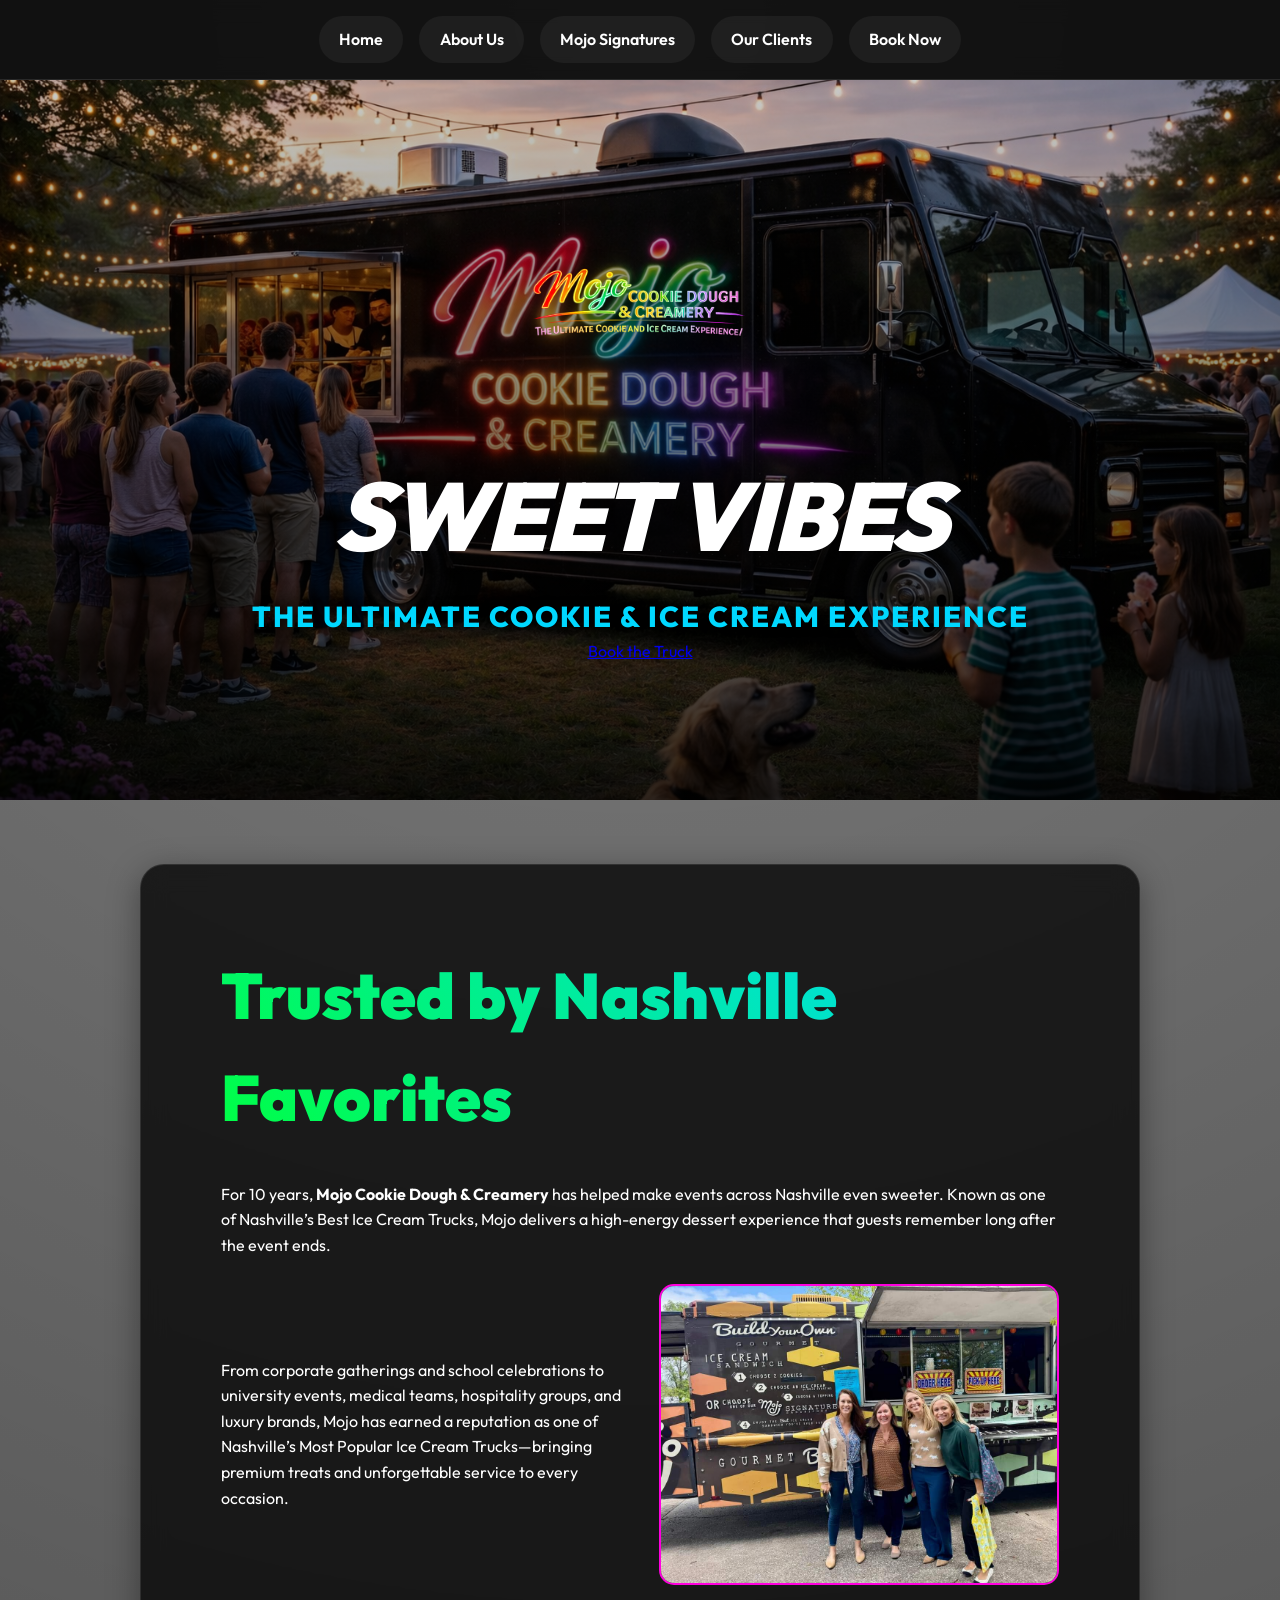
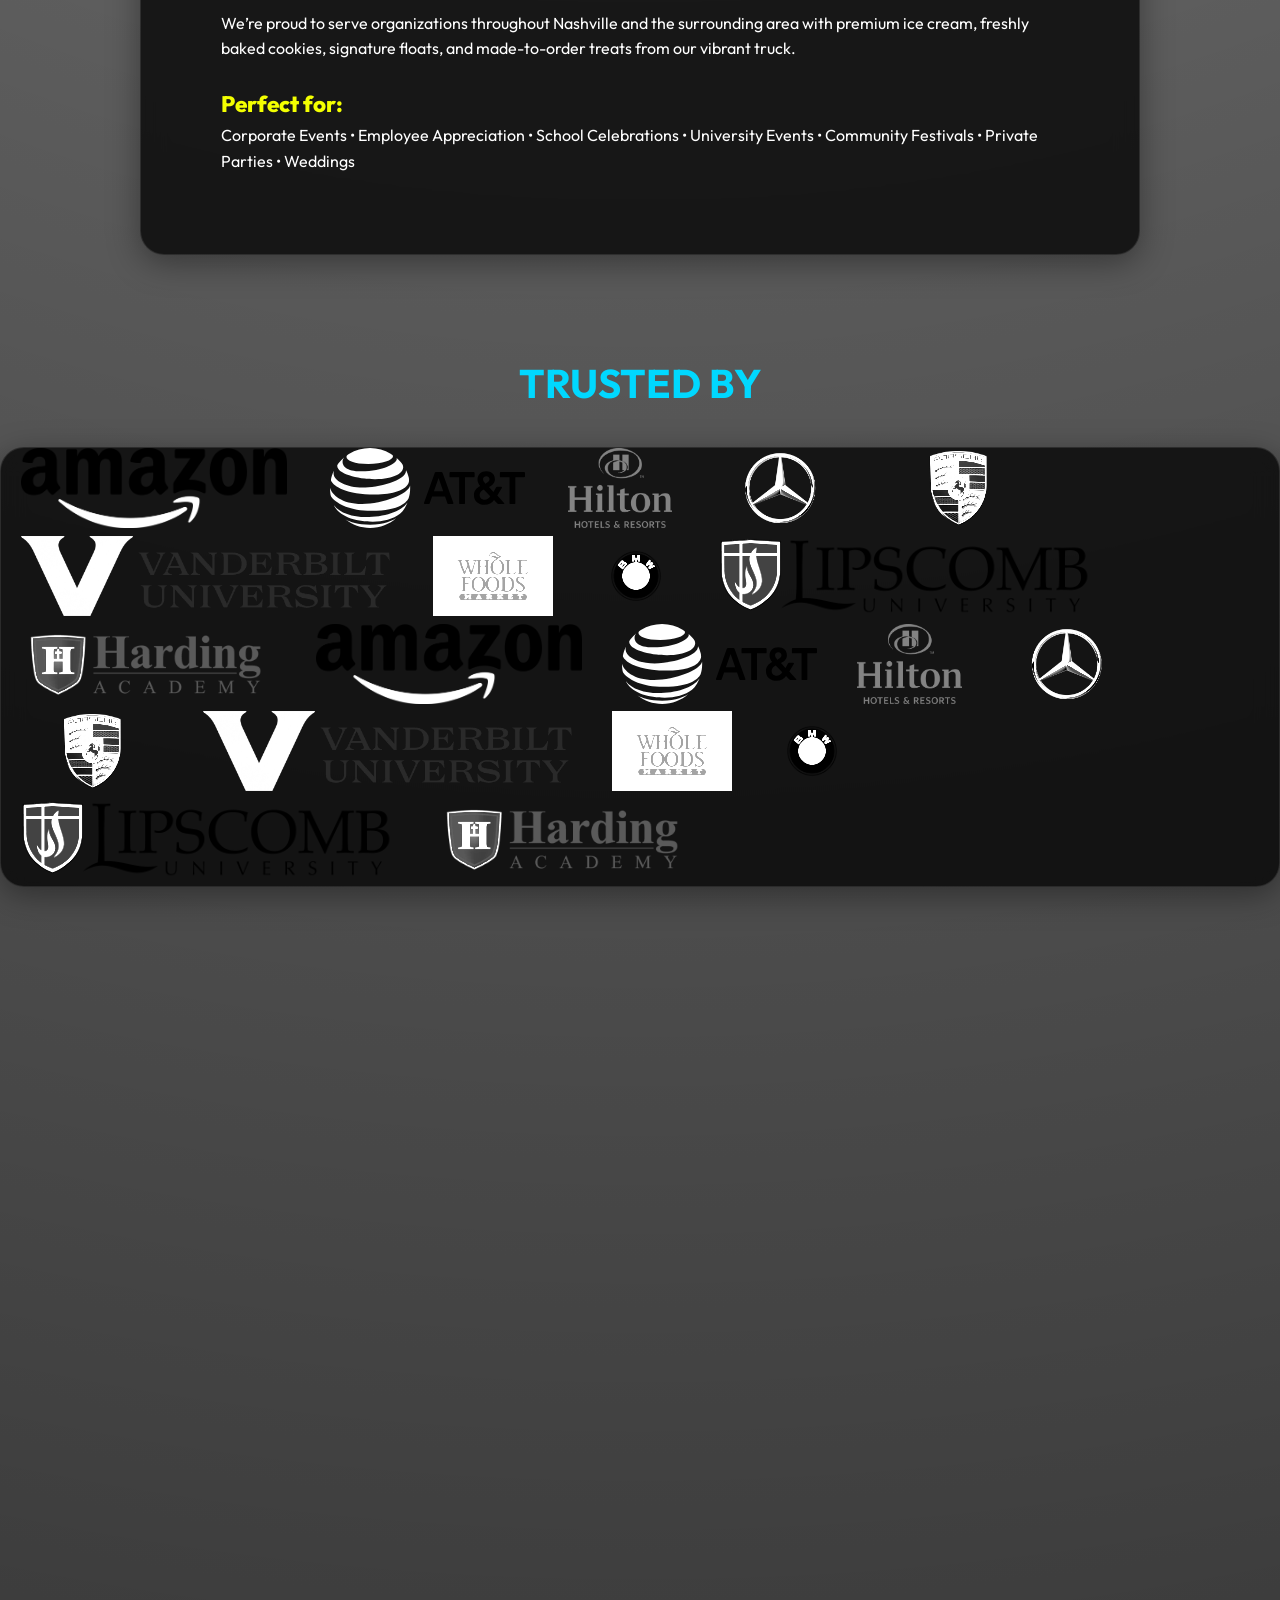
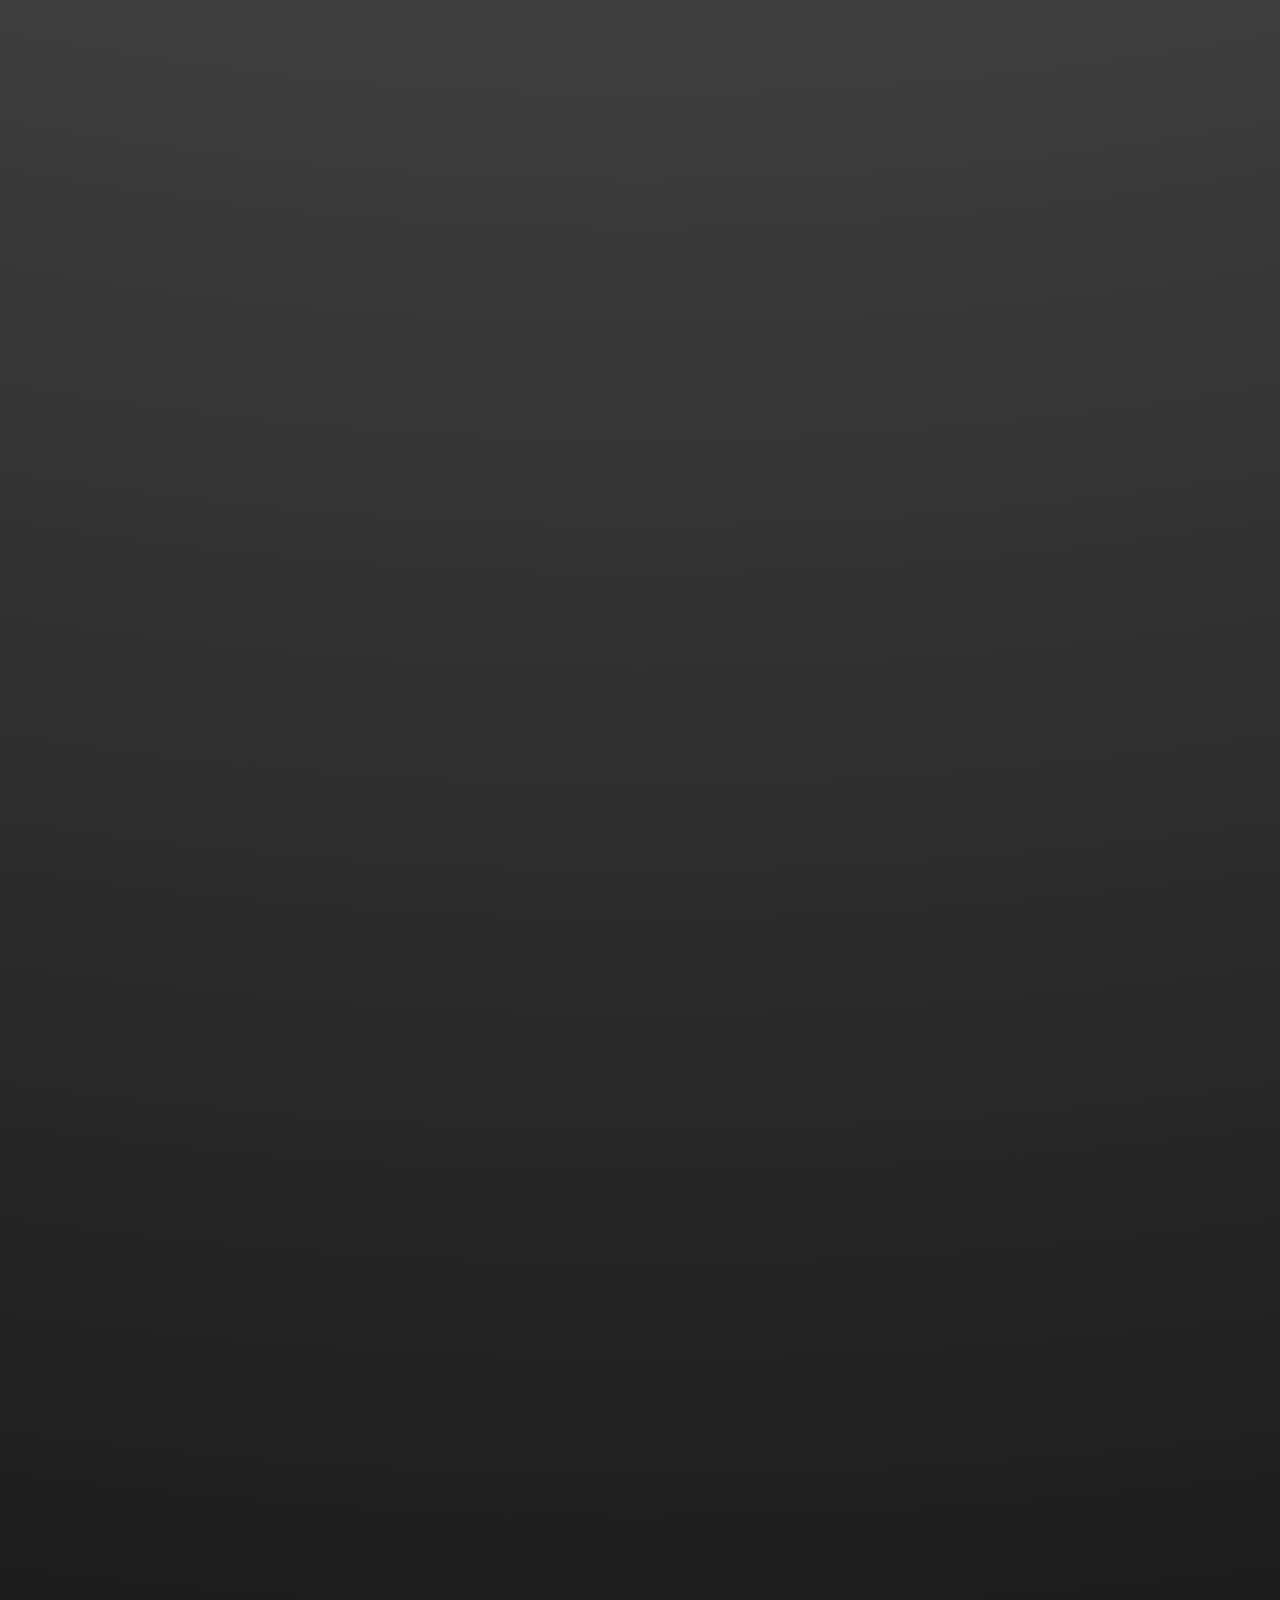
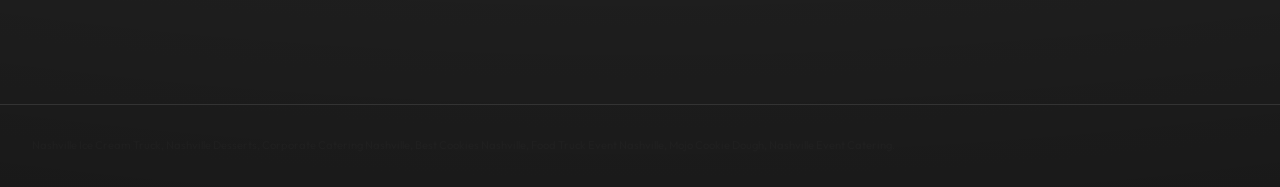
==== index.html @ 945e739c "Add Mojo landing page, styles, scripts, assets Introduce a new static landing site for Mojo Cookie D" ====
<!DOCTYPE html>
<html lang="en">
<head>
  <meta charset="UTF-8">
  <meta name="viewport" content="width=device-width, initial-scale=1.0">
  <title>Mojo Cookie Dough & Creamery | Nashville's Best Ice Cream Truck</title>
  <meta name="description" content="Mojo Cookie Dough & Creamery - Nashville's favorite ice cream truck for corporate events, school celebrations, and more.">
  <link rel="stylesheet" href="index.css">
</head>
<body>
  <div class="app-container">
    
    <!-- Header & Search Tabs -->
    <header class="header">
      <nav class="search-tabs">
        <a href="#home" class="tab-link">Home</a>
        <a href="#about" class="tab-link">About Us</a>
        <a href="#signatures" class="tab-link">Mojo Signatures</a>
        <a href="#clients" class="tab-link">Our Clients</a>
        <a href="#book" class="tab-link">Book Now</a>
      </nav>
    </header>

    <main>
      <!-- Premium Hero Section -->
      <section id="home" class="hero-section">
        <div class="hero-overlay"></div>
        <div class="hero-content">
          <img src="media/0AB3B583-FF64-4949-97EB-1E12CEBAEFA1.png" alt="Mojo Logo" style="max-width: 300px; margin-bottom: 1rem; filter: drop-shadow(0 0 10px rgba(0,0,0,0.5));">
          <h1 class="neon-sign-premium">Sweet Vibes</h1>
          <p style="font-size: 1.8rem; font-weight: 800; letter-spacing: 2px; text-transform: uppercase; color: var(--neon-blue); text-shadow: 0 0 10px rgba(0,0,0,0.5);">The Ultimate Cookie & Ice Cream Experience</p>
          <a href="#book" class="btn-primary" style="margin-top: 2rem;">Book the Truck</a>
        </div>
      </section>

      <div class="main-content">
        <!-- About Us Section -->
        <section id="about" class="about-section-premium glass-panel reveal">
          <h1>Trusted by Nashville Favorites</h1>
          <div class="about-text">
            <p>For 10 years, <strong>Mojo Cookie Dough & Creamery</strong> has helped make events across Nashville even sweeter. Known as one of Nashville’s Best Ice Cream Trucks, Mojo delivers a high-energy dessert experience that guests remember long after the event ends.</p>
            <br>
            <div style="display: flex; gap: 2rem; align-items: center; flex-wrap: wrap;">
              <div style="flex: 1; min-width: 300px;">
                <p>From corporate gatherings and school celebrations to university events, medical teams, hospitality groups, and luxury brands, Mojo has earned a reputation as one of Nashville’s Most Popular Ice Cream Trucks—bringing premium treats and unforgettable service to every occasion.</p>
              </div>
              <img src="media/unnamed.jpg" alt="Mojo Team" style="width: 100%; max-width: 400px; border-radius: 15px; border: 2px solid var(--neon-pink);">
            </div>
            <br>
            <p>We’re proud to serve organizations throughout Nashville and the surrounding area with premium ice cream, freshly baked cookies, signature floats, and made-to-order treats from our vibrant truck.</p>
            <br>
            <p style="color: var(--neon-yellow); font-weight: 800; font-size: 1.4rem;">Perfect for:</p>
            <p>Corporate Events • Employee Appreciation • School Celebrations • University Events • Community Festivals • Private Parties • Weddings</p>
          </div>
        </section>

        <!-- Client Logo Carousel -->
        <section id="clients" class="reveal" style="margin-top: 6rem;">
          <h2 style="text-align: center; color: var(--neon-blue); text-transform: uppercase; font-size: 2.5rem; margin-bottom: 2rem;">Trusted By</h2>
          <div class="carousel-container glass-panel">
            <div class="carousel-track" id="logo-carousel">
              <img src="logos/amazon.png" alt="Amazon">
              <img src="logos/AT&T_logo_2016.svg" alt="AT&T">
              <img src="logos/HiltonHotelsLogo.svg.png" alt="Hilton">
              <img src="logos/Mercedes-Benz-Logo.png" alt="Mercedes">
              <img src="logos/Porsche-Logo.png" alt="Porsche">
              <img src="logos/Vanderbilt_University_logo.png" alt="Vanderbilt">
              <img src="logos/whole-foods-logo10_5ec1a0b1-5056-b3a8-49b0397baf41fcfb.jpg" alt="Whole Foods">
              <img src="logos/bmw-transparent-bmw-free-free-png.png" alt="BMW">
              <img src="logos/Lipscomb_Logo.webp" alt="Lipscomb">
              <img src="logos/Harding.png" alt="Harding">
            </div>
          </div>
        </section>

        <!-- Mojo Signatures -->
        <section id="signatures" class="reveal" style="margin-top: 8rem;">
          <h2 style="text-align: center; font-size: 4rem; color: var(--neon-pink); text-transform: uppercase; margin-bottom: 4rem; font-weight: 900;">Mojo Signatures</h2>
          <div class="signatures-grid">
            
            <!-- Cookies and Cream -->
            <div class="signature-card-premium glass-panel">
              <div class="card-img-wrapper">
                <img src="media/1F7D69E6-49B1-4A4F-A894-73A36273DB69.png" alt="Cookies and Cream Sweet Dreams">
              </div>
              <div class="card-body">
                <h3>Cookies & Cream Sweet Dreams</h3>
                <p>Cookies and cream ice cream, cookies and cream cookies, crushed Oreos, chocolate chips, white chips, chocolate sauce, chocolate sprinkles.</p>
              </div>
            </div>

            <!-- Peanut Butter -->
            <div class="signature-card-premium glass-panel">
              <div class="card-img-wrapper">
                <img src="media/3A2065F2-C48F-4899-98E9-556EA6864C5E.png" alt="Peanut Butter Ore-Oh Baby!">
              </div>
              <div class="card-body">
                <h3>Peanut Butter Ore-Oh Baby!</h3>
                <p>Vanilla bean ice cream, double dark cookies, fresh peanut butter, crushed Oreos, chocolate sauce, chocolate sprinkles.</p>
              </div>
            </div>

            <!-- Salted Caramel -->
            <div class="signature-card-premium glass-panel">
              <div class="card-img-wrapper">
                <img src="media/B3461BCA-BC64-4552-B582-C1CCEC9BAC78.png" alt="The Salted Caramel">
              </div>
              <div class="card-body">
                <h3>The Salted Caramel</h3>
                <p>Salted caramel ice cream, salted caramel cookies, caramel sauce. A perfect balance of salty and sweet.</p>
              </div>
            </div>

            <!-- Chocolate Explosion -->
            <div class="signature-card-premium glass-panel">
              <div class="card-img-wrapper">
                <img src="media/DD6A7921-8993-408D-A330-83181DDFA9EB.png" alt="The Chocolate Explosion">
              </div>
              <div class="card-body">
                <h3>The Chocolate Explosion</h3>
                <p>Chocolate ice cream, double dark cookies, chocolate chips, chocolate sauce, chocolate sprinkles. For the ultimate chocoholic.</p>
              </div>
            </div>

            <!-- Cookie Dough Surprise -->
            <div class="signature-card-premium glass-panel">
              <div class="card-img-wrapper">
                <img src="media/E06815EF-C4E4-4108-AE79-3571FF8D4A58.png" alt="Mojo Cookie Dough Surprise">
              </div>
              <div class="card-body">
                <h3>Mojo Cookie Dough Surprise</h3>
                <p>Our famous cookie dough ice cream. With your choice of cookies and toppings! The true Mojo experience.</p>
              </div>
            </div>

            <!-- Old School -->
            <div class="signature-card-premium glass-panel">
              <div class="card-img-wrapper">
                <img src="media/FD3711D9-DC23-4993-B08B-1DE1362B7766.png" alt="Old School Mojo">
              </div>
              <div class="card-body">
                <h3>Old School Mojo</h3>
                <p>Chewy Chocolate Chip Cookies and Madagascar Vanilla Bean Ice Cream. A classic favorite with a premium twist.</p>
              </div>
            </div>

            <!-- Mint Chocolate -->
            <div class="signature-card-premium glass-panel">
              <div class="card-img-wrapper">
                <img src="media/05241B46-4E4F-49EA-B602-407DFAA5D41D.png" alt="Mojo Double Mint Chocolate">
              </div>
              <div class="card-body">
                <h3>Mojo Double Mint Chocolate</h3>
                <p>Double Chocolate Chunk Cookies and Mojo Mint Chocolate Chip Ice Cream. Refreshing and decadent.</p>
              </div>
            </div>

            <!-- Mad Mocha -->
            <div class="signature-card-premium glass-panel">
              <div class="card-img-wrapper">
                <img src="media/C1171E77-9068-4F5C-871F-B5B3E41C598D.png" alt="Mad Mocha Mojo">
              </div>
              <div class="card-body">
                <h3>Mad Mocha Mojo</h3>
                <p>Coffee mocha ice cream, double dark cookies, chocolate sauce, chocolate chips, chocolate sprinkles. A bold and rich delight.</p>
              </div>
            </div>

          </div>
        </section>

        <!-- Calendar Widget -->
        <section id="calendar" class="reveal" style="margin-top: 8rem; text-align: center; padding-bottom: 4rem;">
          <h2 style="color: var(--neon-yellow); text-transform: uppercase; margin-bottom: 2rem; font-size: 2.5rem;">Event Calendar</h2>
          <div class="calendar-widget glass-panel calendar-premium">
            <div class="calendar-header">MARCH 2026</div>
            <div style="display: grid; grid-template-columns: repeat(7, 1fr); gap: 10px;">
            <div style="font-weight: bold; color: var(--neon-blue);">S</div>
            <div style="font-weight: bold; color: var(--neon-blue);">M</div>
            <div style="font-weight: bold; color: var(--neon-blue);">T</div>
            <div style="font-weight: bold; color: var(--neon-blue);">W</div>
            <div style="font-weight: bold; color: var(--neon-blue);">T</div>
            <div style="font-weight: bold; color: var(--neon-blue);">F</div>
            <div style="font-weight: bold; color: var(--neon-blue);">S</div>
            <!-- Days -->
            <div style="padding: 5px;">1</div><div style="padding: 5px;">2</div><div style="padding: 5px;">3</div>
            <div style="padding: 5px;">4</div><div style="padding: 5px;">5</div><div style="padding: 5px;">6</div>
            <div style="padding: 5px;">7</div><div style="padding: 5px; background: var(--neon-pink); border-radius: 4px;">8</div>
            <div style="padding: 5px;">9</div><div style="padding: 5px;">10</div><div style="padding: 5px;">11</div>
            <div style="padding: 5px;">12</div><div style="padding: 5px;">13</div><div style="padding: 5px;">14</div>
            <div style="padding: 5px; background: var(--neon-blue); border-radius: 4px;">15</div>
            <div style="padding: 5px;">16</div><div style="padding: 5px;">17</div><div style="padding: 5px;">18</div>
            <div style="padding: 5px;">19</div><div style="padding: 5px;">20</div><div style="padding: 5px;">21</div>
            <div style="padding: 5px;">22</div><div style="padding: 5px;">23</div><div style="padding: 5px;">24</div>
            <div style="padding: 5px;">25</div><div style="padding: 5px;">26</div><div style="padding: 5px;">27</div>
          </div>
          <p style="margin-top: 1rem; font-size: 0.8rem;">* Locations updated weekly</p>
        </div>
      </section>

    </main>

    <!-- Non-Indexable Keywords Page Content (Hidden/NoIndex) -->
    <footer style="margin-top: 100px; padding: 2rem; border-top: 1px solid #333; font-size: 0.7rem; color: #444;">
      <div id="keywords" style="opacity: 0.1;">
        <meta name="robots" content="noindex">
        <p>Nashville Ice Cream Truck, Nashville Desserts, Corporate Catering Nashville, Best Cookies Nashville, Food Truck Event Nashville, Mojo Cookie Dough, Nashville Event Catering.</p>
      </div>
    </footer>

  </div>

  <script src="main.js"></script>
</body>
</html>
---- index.css ----
/* index.css */
@import url('https://fonts.googleapis.com/css2?family=Outfit:wght@300;400;600;800&display=swap');

:root {
  --neon-pink: #ff00de;
  --neon-blue: #00d8ff;
  --neon-green: #00ff42;
  --neon-yellow: #f3ff00;
  --glass-bg: rgba(0, 0, 0, 0.75);
  --glass-border: rgba(255, 255, 255, 0.1);
}

* {
  box-sizing: border-box;
  margin: 0;
  padding: 0;
}

body {
  font-family: 'Outfit', sans-serif;
  background-image: url('media/Screenshot 2026-03-20 at 10.17.23\ AM.png');
  background-attachment: fixed;
  background-repeat: repeat;
  background-size: 400px;
  color: #fff;
  line-height: 1.6;
}

.app-container {
  background: radial-gradient(circle at top, rgba(0,0,0,0.5) 0%, rgba(0,0,0,0.9) 100%);
}

/* Glassmorphism Utility */
.glass-panel {
  background: var(--glass-bg);
  backdrop-filter: blur(12px);
  -webkit-backdrop-filter: blur(12px);
  border: 1px solid var(--glass-border);
  border-radius: 24px;
  box-shadow: 0 8px 32px 0 rgba(0, 0, 0, 0.37);
}

/* Header & Nav */
.header {
  position: sticky;
  top: 0;
  z-index: 1000;
  background: rgba(0, 0, 0, 0.85);
  backdrop-filter: blur(10px);
  padding: 1rem 0;
  border-bottom: 1px solid var(--glass-border);
}

.search-tabs {
  display: flex;
  justify-content: center;
  gap: 1rem;
  overflow-x: auto;
  padding: 0 1rem;
}

.tab-link {
  color: #fff;
  text-decoration: none;
  font-weight: 600;
  padding: 0.6rem 1.2rem;
  border-radius: 50px;
  background: rgba(255,255,255,0.05);
  transition: all 0.3s cubic-bezier(0.175, 0.885, 0.32, 1.275);
  border: 1px solid transparent;
}

.tab-link:hover {
  background: var(--neon-pink);
  transform: translateY(-2px);
  box-shadow: 0 0 15px var(--neon-pink);
}

/* Hero Section */
.hero-section {
  position: relative;
  height: 80vh;
  min-height: 600px;
  display: flex;
  align-items: center;
  justify-content: center;
  background: url('media/9AAAC22C-EB04-4D86-B30E-33354BE9E653.png') center/cover no-repeat;
  margin-bottom: 4rem;
}

.hero-overlay {
  position: absolute;
  top: 0;
  left: 0;
  width: 100%;
  height: 100%;
  background: linear-gradient(to bottom, rgba(0,0,0,0.2) 0%, rgba(0,0,0,0.8) 100%);
}

.hero-content {
  position: relative;
  z-index: 2;
  text-align: center;
  padding: 2rem;
}

/* Enhanced Neon Sign */
.neon-sign-premium {
  font-size: 6rem;
  font-weight: 900;
  text-transform: uppercase;
  font-style: italic;
  letter-spacing: -2px;
  animation: neon-glow 2s infinite alternate;
  color: #fff;
}

@keyframes neon-glow {
  0% {
    text-shadow: 0 0 10px #fff, 0 0 20px #fff, 0 0 30px var(--neon-blue), 0 0 40px var(--neon-blue), 0 0 70px var(--neon-blue);
  }
  100% {
    text-shadow: 0 0 5px #fff, 0 0 10px #fff, 0 0 15px var(--neon-pink), 0 0 20px var(--neon-pink), 0 0 35px var(--neon-pink);
  }
}

/* Carousel */
.carousel-track img {
  height: 80px;
  width: auto;
  filter: grayscale(1) brightness(2) contrast(1.2);
  transition: all 0.5s ease;
  margin: 0 20px;
}

.carousel-track img:hover {
  filter: grayscale(0) brightness(1) contrast(1);
  transform: scale(1.1);
}

/* Product Cards */
.signatures-grid {
  display: grid;
  grid-template-columns: repeat(auto-fit, minmax(320px, 1fr));
  gap: 2.5rem;
  padding: 2rem 0;
}

.signature-card-premium {
  overflow: hidden;
  transition: all 0.4s ease;
}

.card-img-wrapper {
  height: 250px;
  overflow: hidden;
  position: relative;
}

.card-img-wrapper img {
  width: 100%;
  height: 100%;
  object-fit: cover;
  transition: transform 0.6s ease;
}

.signature-card-premium:hover {
  transform: translateY(-15px);
  border-color: var(--neon-blue);
  box-shadow: 0 15px 40px rgba(0, 216, 255, 0.3);
}

.signature-card-premium:hover img {
  transform: scale(1.1);
}

.card-body {
  padding: 1.5rem;
}

.card-body h3 {
  color: var(--neon-yellow);
  font-size: 1.6rem;
  margin-bottom: 0.5rem;
}

/* Scroll Animations */
.reveal {
  opacity: 0;
  transform: translateY(30px);
  transition: all 0.8s ease-out;
}

.reveal.active {
  opacity: 1;
  transform: translateY(0);
}

/* About Section Enhancements */
.about-section-premium {
  padding: 5rem;
  max-width: 1000px;
  margin: 0 auto;
}

.about-section-premium h1 {
  background: linear-gradient(45deg, var(--neon-green), var(--neon-blue));
  background-clip: text;
  -webkit-background-clip: text;
  -webkit-text-fill-color: transparent;
  font-size: 4rem;
  font-weight: 900;
  margin-bottom: 2rem;
}

/* Calendar Widget */
.calendar-premium {
  border: 1px solid var(--neon-yellow);
  box-shadow: 0 0 20px rgba(243, 255, 0, 0.2);
}

@media (max-width: 768px) {
  .neon-sign-premium { font-size: 3.5rem; }
  .about-section-premium { padding: 2rem; }
  .hero-section { height: 60vh; }
}
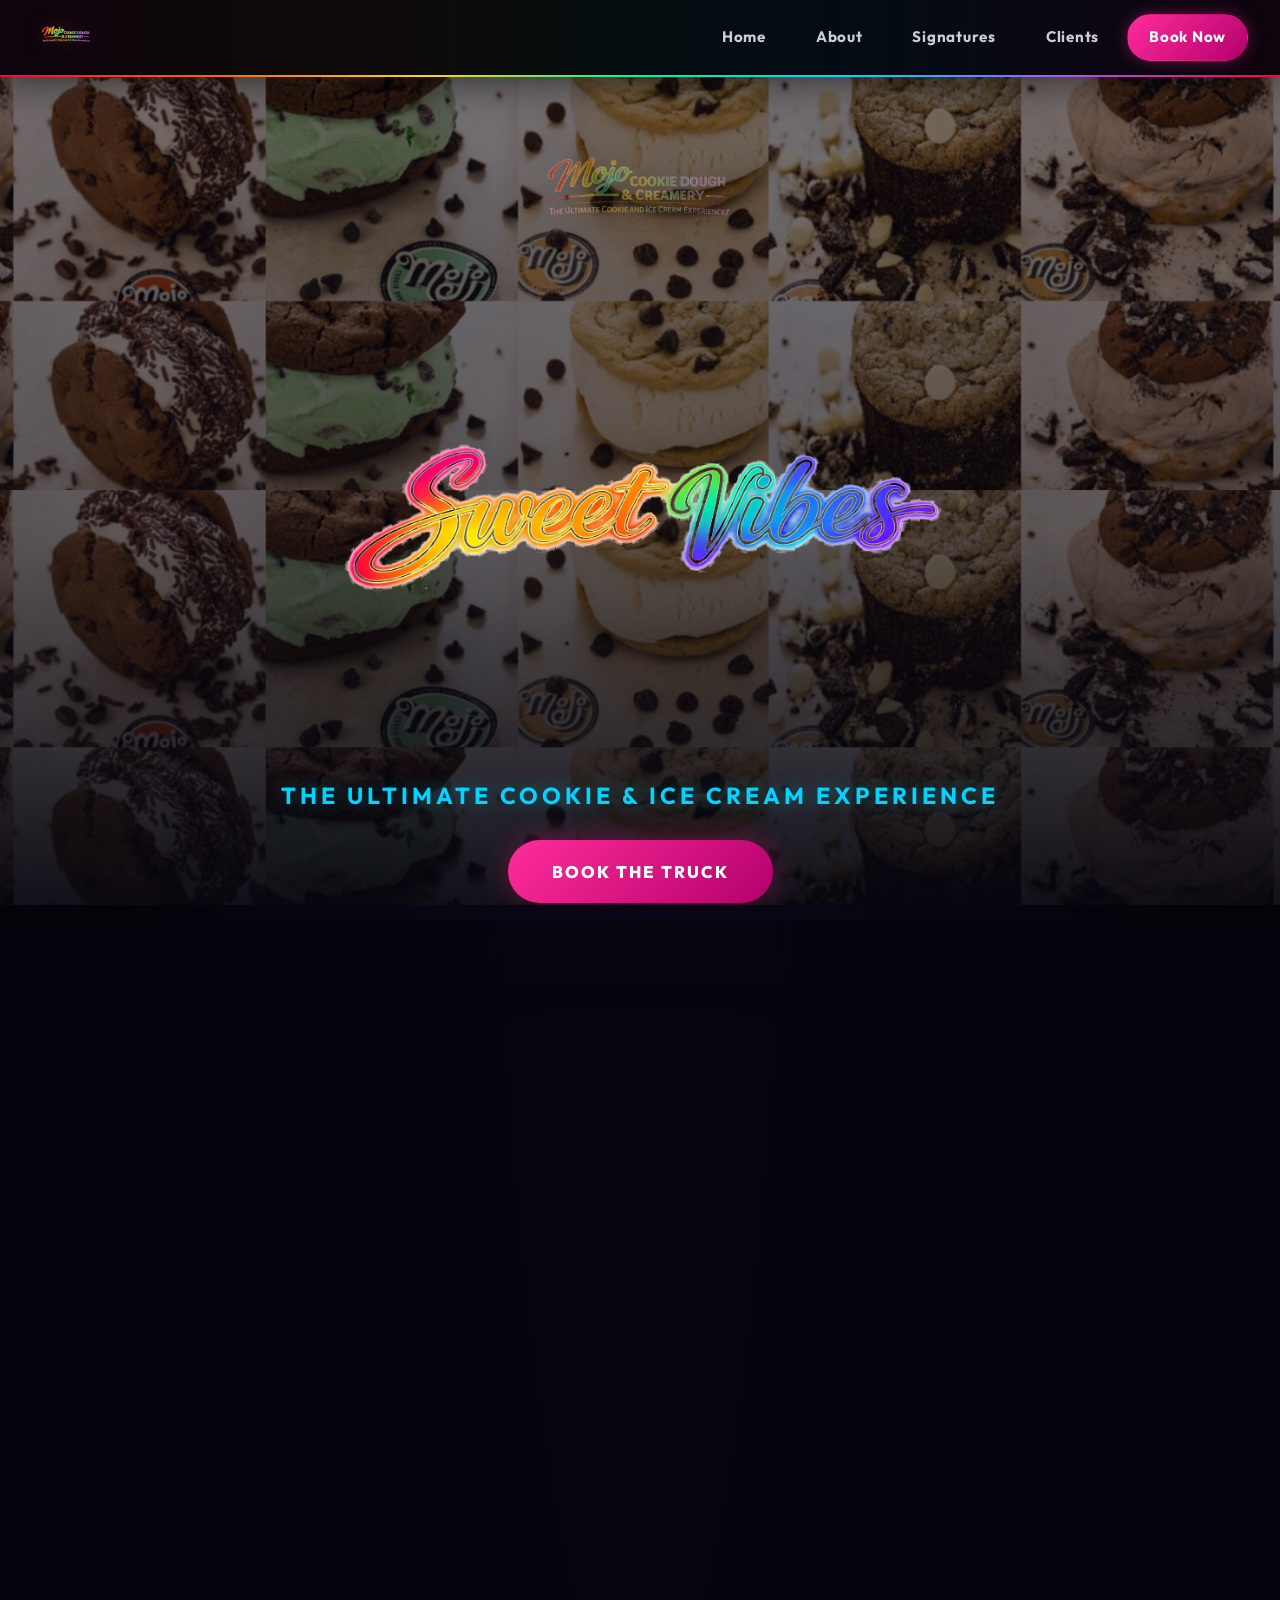
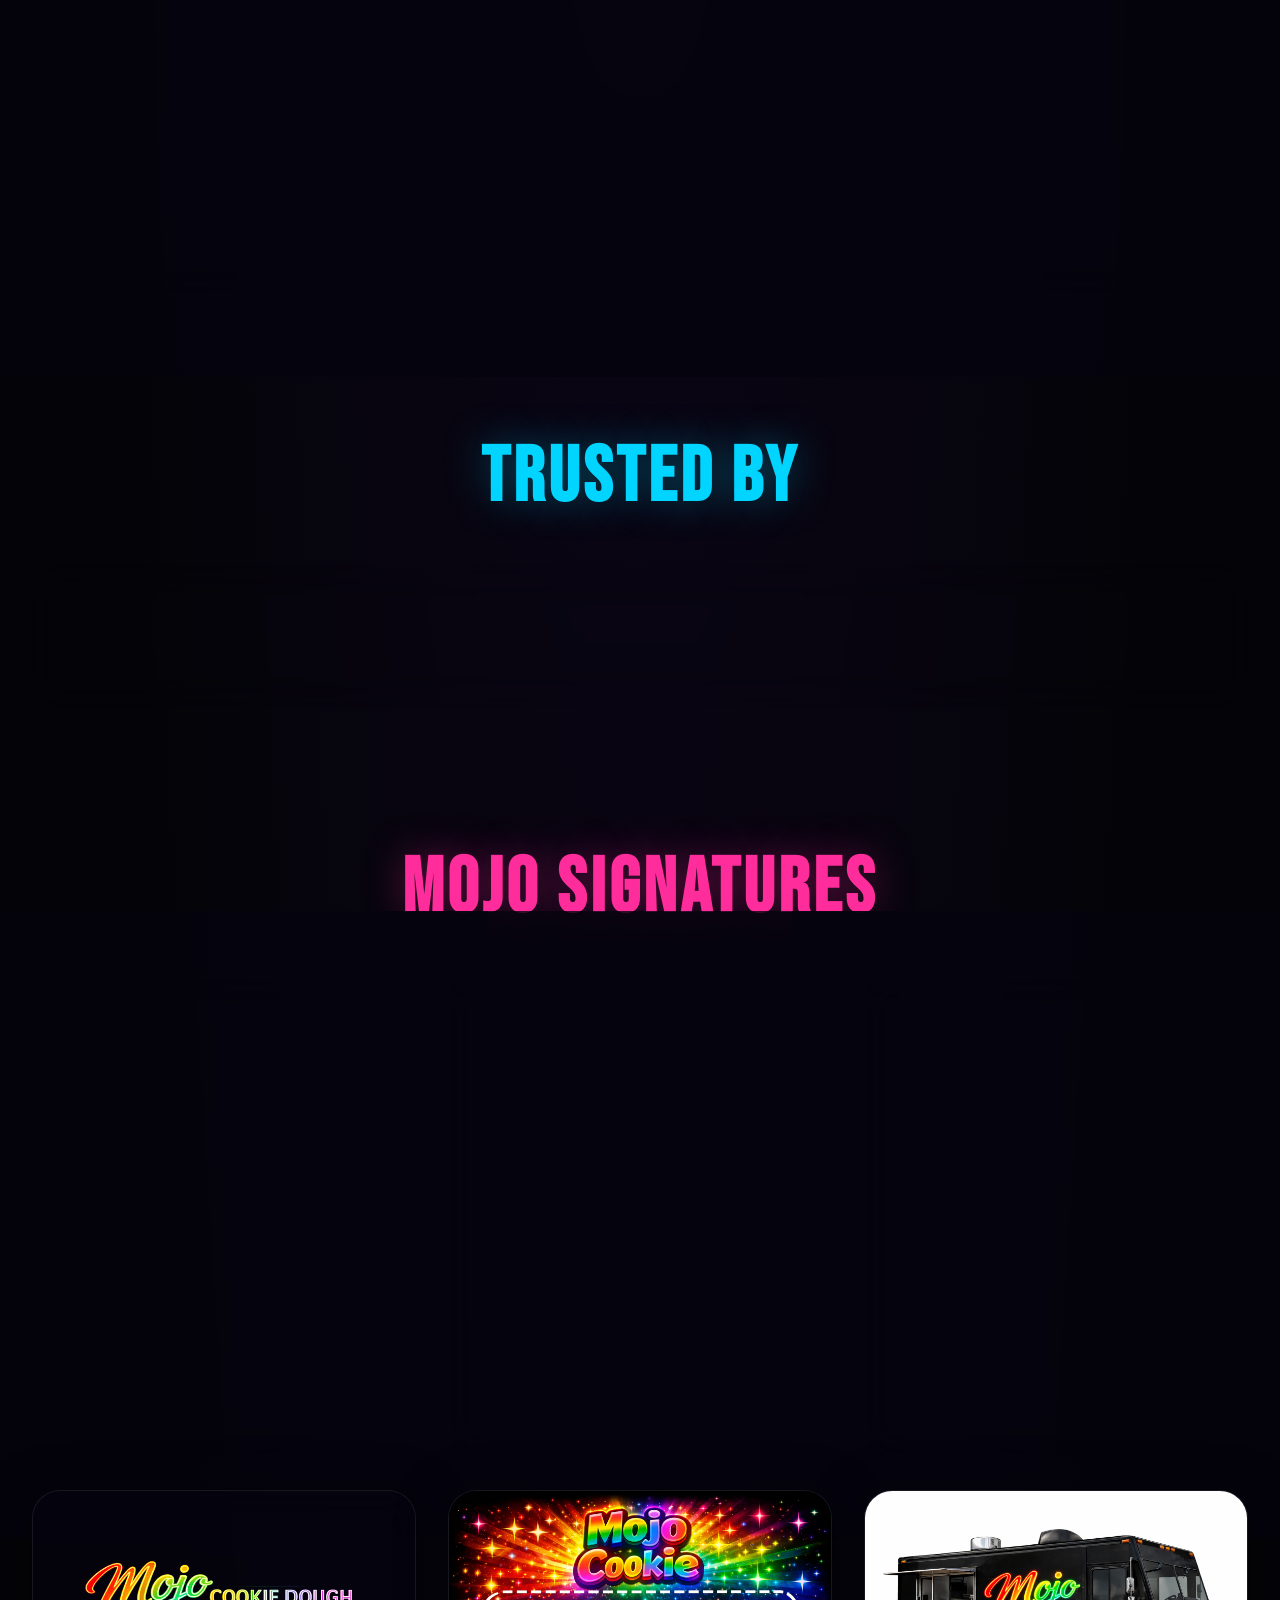
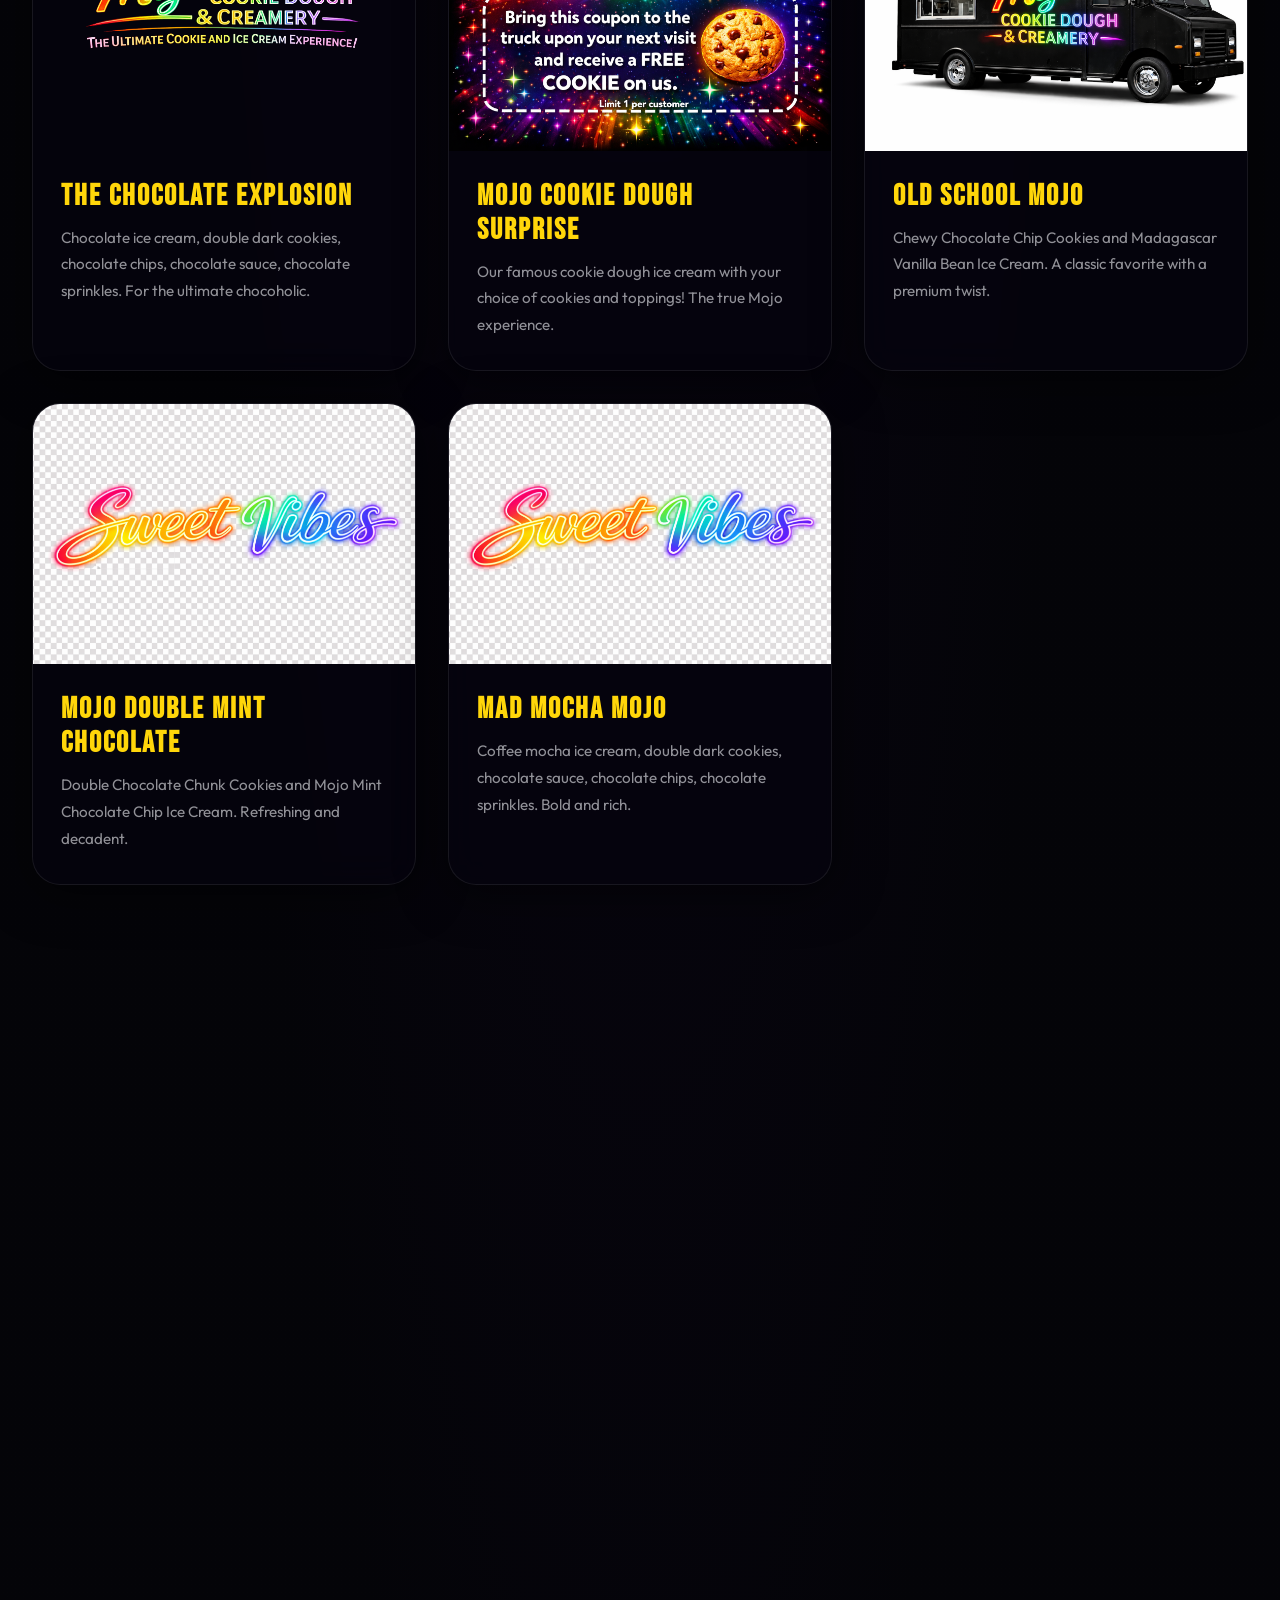
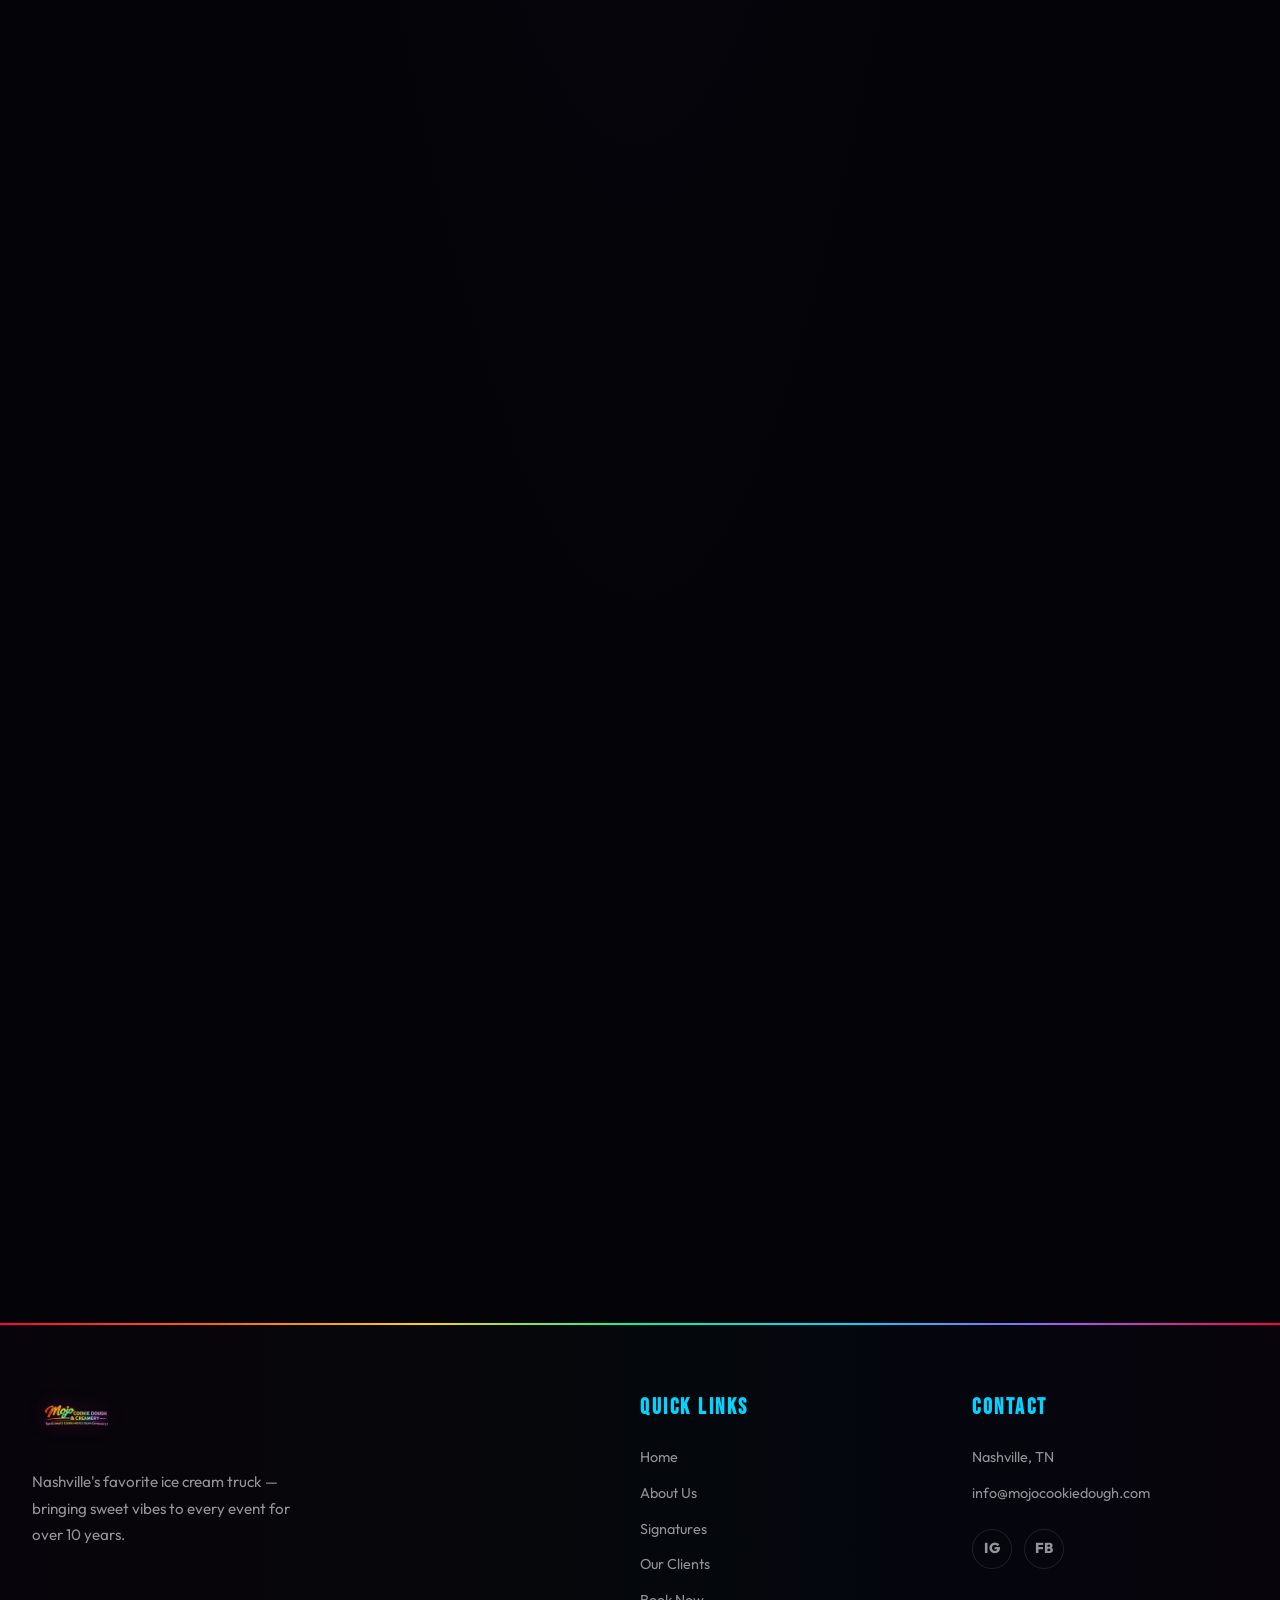
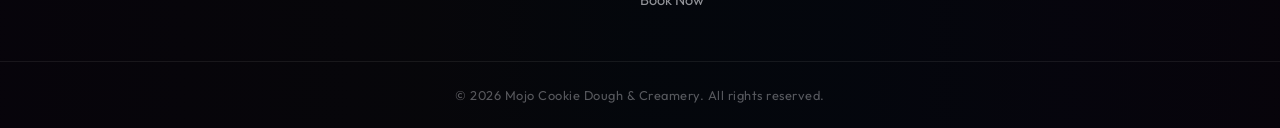
==== commit 28354bce: "Revamp UI: styles, nav, calendar, booking Refactors and redesigns the site across index.css, index.h" ====
--- a/index.html
+++ b/index.html
@@ -4,93 +4,111 @@
   <meta charset="UTF-8">
   <meta name="viewport" content="width=device-width, initial-scale=1.0">
   <title>Mojo Cookie Dough & Creamery | Nashville's Best Ice Cream Truck</title>
-  <meta name="description" content="Mojo Cookie Dough & Creamery - Nashville's favorite ice cream truck for corporate events, school celebrations, and more.">
+  <meta name="description" content="Mojo Cookie Dough & Creamery — Nashville's favorite ice cream truck for corporate events, school celebrations, weddings, and more.">
+  <link rel="preconnect" href="https://fonts.googleapis.com">
+  <link rel="preconnect" href="https://fonts.gstatic.com" crossorigin>
+  <link href="https://fonts.googleapis.com/css2?family=Bebas+Neue&family=Outfit:wght@300;400;500;600;700;800;900&display=swap" rel="stylesheet">
   <link rel="stylesheet" href="index.css">
 </head>
 <body>
   <div class="app-container">
-    
-    <!-- Header & Search Tabs -->
+
+    <!-- Header & Nav -->
     <header class="header">
-      <nav class="search-tabs">
-        <a href="#home" class="tab-link">Home</a>
-        <a href="#about" class="tab-link">About Us</a>
-        <a href="#signatures" class="tab-link">Mojo Signatures</a>
-        <a href="#clients" class="tab-link">Our Clients</a>
-        <a href="#book" class="tab-link">Book Now</a>
+      <nav class="nav-container">
+        <a href="#home" class="nav-logo-link">
+          <img src="media/0AB3B583-FF64-4949-97EB-1E12CEBAEFA1.png" alt="Mojo Logo" class="nav-logo-img">
+        </a>
+        <div class="search-tabs" id="nav-links">
+          <a href="#home"       class="tab-link">Home</a>
+          <a href="#about"      class="tab-link">About</a>
+          <a href="#signatures" class="tab-link">Signatures</a>
+          <a href="#clients"    class="tab-link">Clients</a>
+          <a href="#book"       class="tab-link tab-link-cta">Book Now</a>
+        </div>
+        <button class="hamburger" id="hamburger" aria-label="Toggle menu">
+          <span></span>
+          <span></span>
+          <span></span>
+        </button>
       </nav>
     </header>
 
     <main>
-      <!-- Premium Hero Section -->
+
+      <!-- Hero Section -->
       <section id="home" class="hero-section">
         <div class="hero-overlay"></div>
         <div class="hero-content">
-          <img src="media/0AB3B583-FF64-4949-97EB-1E12CEBAEFA1.png" alt="Mojo Logo" style="max-width: 300px; margin-bottom: 1rem; filter: drop-shadow(0 0 10px rgba(0,0,0,0.5));">
-          <h1 class="neon-sign-premium">Sweet Vibes</h1>
-          <p style="font-size: 1.8rem; font-weight: 800; letter-spacing: 2px; text-transform: uppercase; color: var(--neon-blue); text-shadow: 0 0 10px rgba(0,0,0,0.5);">The Ultimate Cookie & Ice Cream Experience</p>
-          <a href="#book" class="btn-primary" style="margin-top: 2rem;">Book the Truck</a>
+          <img src="media/0AB3B583-FF64-4949-97EB-1E12CEBAEFA1.png" alt="Mojo Logo" class="hero-logo">
+          <img src="media/sweet_vibes_clean.png" alt="Sweet Vibes" class="hero-title-img">
+          <p class="hero-tagline">The Ultimate Cookie &amp; Ice Cream Experience</p>
+          <a href="#book" class="btn-primary">Book the Truck</a>
         </div>
       </section>
 
       <div class="main-content">
-        <!-- About Us Section -->
-        <section id="about" class="about-section-premium glass-panel reveal">
-          <h1>Trusted by Nashville Favorites</h1>
-          <div class="about-text">
-            <p>For 10 years, <strong>Mojo Cookie Dough & Creamery</strong> has helped make events across Nashville even sweeter. Known as one of Nashville’s Best Ice Cream Trucks, Mojo delivers a high-energy dessert experience that guests remember long after the event ends.</p>
-            <br>
-            <div style="display: flex; gap: 2rem; align-items: center; flex-wrap: wrap;">
-              <div style="flex: 1; min-width: 300px;">
-                <p>From corporate gatherings and school celebrations to university events, medical teams, hospitality groups, and luxury brands, Mojo has earned a reputation as one of Nashville’s Most Popular Ice Cream Trucks—bringing premium treats and unforgettable service to every occasion.</p>
-              </div>
-              <img src="media/unnamed.jpg" alt="Mojo Team" style="width: 100%; max-width: 400px; border-radius: 15px; border: 2px solid var(--neon-pink);">
-            </div>
-            <br>
-            <p>We’re proud to serve organizations throughout Nashville and the surrounding area with premium ice cream, freshly baked cookies, signature floats, and made-to-order treats from our vibrant truck.</p>
-            <br>
-            <p style="color: var(--neon-yellow); font-weight: 800; font-size: 1.4rem;">Perfect for:</p>
-            <p>Corporate Events • Employee Appreciation • School Celebrations • University Events • Community Festivals • Private Parties • Weddings</p>
+
+        <!-- About Section -->
+        <section id="about" class="about-section glass-panel reveal">
+          <h2 class="section-title gradient-text">Trusted by Nashville Favorites</h2>
+          <div class="about-body">
+            <div class="about-text">
+              <p>For 10 years, <strong>Mojo Cookie Dough &amp; Creamery</strong> has helped make events across Nashville even sweeter. Known as one of Nashville's Best Ice Cream Trucks, Mojo delivers a high-energy dessert experience that guests remember long after the event ends.</p>
+              <p>From corporate gatherings and school celebrations to university events, medical teams, hospitality groups, and luxury brands, Mojo has earned a reputation as one of Nashville's Most Popular Ice Cream Trucks—bringing premium treats and unforgettable service to every occasion.</p>
+              <p>We're proud to serve organizations throughout Nashville and the surrounding area with premium ice cream, freshly baked cookies, signature floats, and made-to-order treats from our vibrant truck.</p>
+              <p class="perfect-for-label">Perfect for:</p>
+              <div class="tag-list">
+                <span class="tag">Corporate Events</span>
+                <span class="tag">Employee Appreciation</span>
+                <span class="tag">School Celebrations</span>
+                <span class="tag">University Events</span>
+                <span class="tag">Community Festivals</span>
+                <span class="tag">Private Parties</span>
+                <span class="tag">Weddings</span>
+              </div>
+            </div>
+            <div class="about-image-wrap">
+              <img src="media/unnamed.jpg" alt="Mojo Team" class="about-img">
+            </div>
           </div>
         </section>
 
         <!-- Client Logo Carousel -->
-        <section id="clients" class="reveal" style="margin-top: 6rem;">
-          <h2 style="text-align: center; color: var(--neon-blue); text-transform: uppercase; font-size: 2.5rem; margin-bottom: 2rem;">Trusted By</h2>
+        <section id="clients" class="clients-section reveal">
+          <h2 class="section-title blue-text">Trusted By</h2>
           <div class="carousel-container glass-panel">
             <div class="carousel-track" id="logo-carousel">
-              <img src="logos/amazon.png" alt="Amazon">
-              <img src="logos/AT&T_logo_2016.svg" alt="AT&T">
-              <img src="logos/HiltonHotelsLogo.svg.png" alt="Hilton">
-              <img src="logos/Mercedes-Benz-Logo.png" alt="Mercedes">
-              <img src="logos/Porsche-Logo.png" alt="Porsche">
-              <img src="logos/Vanderbilt_University_logo.png" alt="Vanderbilt">
-              <img src="logos/whole-foods-logo10_5ec1a0b1-5056-b3a8-49b0397baf41fcfb.jpg" alt="Whole Foods">
-              <img src="logos/bmw-transparent-bmw-free-free-png.png" alt="BMW">
-              <img src="logos/Lipscomb_Logo.webp" alt="Lipscomb">
-              <img src="logos/Harding.png" alt="Harding">
+              <img src="logos/amazon.png"                                                                   alt="Amazon">
+              <img src="logos/AT&T_logo_2016.svg"                                                          alt="AT&T">
+              <img src="logos/HiltonHotelsLogo.svg.png"                                                    alt="Hilton">
+              <img src="logos/Mercedes-Benz-Logo.png"                                                      alt="Mercedes-Benz">
+              <img src="logos/Porsche-Logo.png"                                                             alt="Porsche">
+              <img src="logos/Vanderbilt_University_logo.png"                                               alt="Vanderbilt University">
+              <img src="logos/whole-foods-logo10_5ec1a0b1-5056-b3a8-49b0397baf41fcfb.jpg"                  alt="Whole Foods">
+              <img src="logos/bmw-transparent-bmw-free-free-png.png"                                       alt="BMW">
+              <img src="logos/Lipscomb_Logo.webp"                                                          alt="Lipscomb University">
+              <img src="logos/Harding.png"                                                                 alt="Harding University">
             </div>
           </div>
         </section>
 
         <!-- Mojo Signatures -->
-        <section id="signatures" class="reveal" style="margin-top: 8rem;">
-          <h2 style="text-align: center; font-size: 4rem; color: var(--neon-pink); text-transform: uppercase; margin-bottom: 4rem; font-weight: 900;">Mojo Signatures</h2>
+        <section id="signatures" class="signatures-section reveal">
+          <h2 class="section-title pink-text">Mojo Signatures</h2>
           <div class="signatures-grid">
-            
-            <!-- Cookies and Cream -->
-            <div class="signature-card-premium glass-panel">
+
+            <div class="signature-card glass-panel">
               <div class="card-img-wrapper">
                 <img src="media/1F7D69E6-49B1-4A4F-A894-73A36273DB69.png" alt="Cookies and Cream Sweet Dreams">
               </div>
               <div class="card-body">
-                <h3>Cookies & Cream Sweet Dreams</h3>
+                <h3>Cookies &amp; Cream Sweet Dreams</h3>
                 <p>Cookies and cream ice cream, cookies and cream cookies, crushed Oreos, chocolate chips, white chips, chocolate sauce, chocolate sprinkles.</p>
               </div>
             </div>
 
-            <!-- Peanut Butter -->
-            <div class="signature-card-premium glass-panel">
+            <div class="signature-card glass-panel">
               <div class="card-img-wrapper">
                 <img src="media/3A2065F2-C48F-4899-98E9-556EA6864C5E.png" alt="Peanut Butter Ore-Oh Baby!">
               </div>
@@ -100,8 +118,7 @@
               </div>
             </div>
 
-            <!-- Salted Caramel -->
-            <div class="signature-card-premium glass-panel">
+            <div class="signature-card glass-panel">
               <div class="card-img-wrapper">
                 <img src="media/B3461BCA-BC64-4552-B582-C1CCEC9BAC78.png" alt="The Salted Caramel">
               </div>
@@ -111,8 +128,7 @@
               </div>
             </div>
 
-            <!-- Chocolate Explosion -->
-            <div class="signature-card-premium glass-panel">
+            <div class="signature-card glass-panel">
               <div class="card-img-wrapper">
                 <img src="media/DD6A7921-8993-408D-A330-83181DDFA9EB.png" alt="The Chocolate Explosion">
               </div>
@@ -122,19 +138,17 @@
               </div>
             </div>
 
-            <!-- Cookie Dough Surprise -->
-            <div class="signature-card-premium glass-panel">
+            <div class="signature-card glass-panel">
               <div class="card-img-wrapper">
                 <img src="media/E06815EF-C4E4-4108-AE79-3571FF8D4A58.png" alt="Mojo Cookie Dough Surprise">
               </div>
               <div class="card-body">
                 <h3>Mojo Cookie Dough Surprise</h3>
-                <p>Our famous cookie dough ice cream. With your choice of cookies and toppings! The true Mojo experience.</p>
-              </div>
-            </div>
-
-            <!-- Old School -->
-            <div class="signature-card-premium glass-panel">
+                <p>Our famous cookie dough ice cream with your choice of cookies and toppings! The true Mojo experience.</p>
+              </div>
+            </div>
+
+            <div class="signature-card glass-panel">
               <div class="card-img-wrapper">
                 <img src="media/FD3711D9-DC23-4993-B08B-1DE1362B7766.png" alt="Old School Mojo">
               </div>
@@ -144,8 +158,7 @@
               </div>
             </div>
 
-            <!-- Mint Chocolate -->
-            <div class="signature-card-premium glass-panel">
+            <div class="signature-card glass-panel">
               <div class="card-img-wrapper">
                 <img src="media/05241B46-4E4F-49EA-B602-407DFAA5D41D.png" alt="Mojo Double Mint Chocolate">
               </div>
@@ -155,56 +168,110 @@
               </div>
             </div>
 
-            <!-- Mad Mocha -->
-            <div class="signature-card-premium glass-panel">
+            <div class="signature-card glass-panel">
               <div class="card-img-wrapper">
                 <img src="media/C1171E77-9068-4F5C-871F-B5B3E41C598D.png" alt="Mad Mocha Mojo">
               </div>
               <div class="card-body">
                 <h3>Mad Mocha Mojo</h3>
-                <p>Coffee mocha ice cream, double dark cookies, chocolate sauce, chocolate chips, chocolate sprinkles. A bold and rich delight.</p>
-              </div>
-            </div>
-
-          </div>
-        </section>
-
-        <!-- Calendar Widget -->
-        <section id="calendar" class="reveal" style="margin-top: 8rem; text-align: center; padding-bottom: 4rem;">
-          <h2 style="color: var(--neon-yellow); text-transform: uppercase; margin-bottom: 2rem; font-size: 2.5rem;">Event Calendar</h2>
-          <div class="calendar-widget glass-panel calendar-premium">
-            <div class="calendar-header">MARCH 2026</div>
-            <div style="display: grid; grid-template-columns: repeat(7, 1fr); gap: 10px;">
-            <div style="font-weight: bold; color: var(--neon-blue);">S</div>
-            <div style="font-weight: bold; color: var(--neon-blue);">M</div>
-            <div style="font-weight: bold; color: var(--neon-blue);">T</div>
-            <div style="font-weight: bold; color: var(--neon-blue);">W</div>
-            <div style="font-weight: bold; color: var(--neon-blue);">T</div>
-            <div style="font-weight: bold; color: var(--neon-blue);">F</div>
-            <div style="font-weight: bold; color: var(--neon-blue);">S</div>
-            <!-- Days -->
-            <div style="padding: 5px;">1</div><div style="padding: 5px;">2</div><div style="padding: 5px;">3</div>
-            <div style="padding: 5px;">4</div><div style="padding: 5px;">5</div><div style="padding: 5px;">6</div>
-            <div style="padding: 5px;">7</div><div style="padding: 5px; background: var(--neon-pink); border-radius: 4px;">8</div>
-            <div style="padding: 5px;">9</div><div style="padding: 5px;">10</div><div style="padding: 5px;">11</div>
-            <div style="padding: 5px;">12</div><div style="padding: 5px;">13</div><div style="padding: 5px;">14</div>
-            <div style="padding: 5px; background: var(--neon-blue); border-radius: 4px;">15</div>
-            <div style="padding: 5px;">16</div><div style="padding: 5px;">17</div><div style="padding: 5px;">18</div>
-            <div style="padding: 5px;">19</div><div style="padding: 5px;">20</div><div style="padding: 5px;">21</div>
-            <div style="padding: 5px;">22</div><div style="padding: 5px;">23</div><div style="padding: 5px;">24</div>
-            <div style="padding: 5px;">25</div><div style="padding: 5px;">26</div><div style="padding: 5px;">27</div>
-          </div>
-          <p style="margin-top: 1rem; font-size: 0.8rem;">* Locations updated weekly</p>
-        </div>
-      </section>
-
+                <p>Coffee mocha ice cream, double dark cookies, chocolate sauce, chocolate chips, chocolate sprinkles. Bold and rich.</p>
+              </div>
+            </div>
+
+          </div>
+        </section>
+
+        <!-- Event Calendar -->
+        <section id="calendar" class="calendar-section reveal">
+          <h2 class="section-title yellow-text">Event Calendar</h2>
+          <div class="calendar-widget glass-panel" id="calendar-widget"></div>
+          <p class="calendar-note">* Locations updated weekly</p>
+        </section>
+
+        <!-- Book Now -->
+        <section id="book" class="book-section reveal">
+          <div class="book-inner glass-panel">
+            <h2 class="section-title pink-text">Book the Truck</h2>
+            <p class="book-subtitle">Ready to bring Mojo to your event? Fill out the form and we'll get back to you within 24 hours.</p>
+            <form class="booking-form" onsubmit="handleBooking(event)">
+              <div class="form-row">
+                <div class="form-group">
+                  <label for="name">Your Name</label>
+                  <input type="text" id="name" name="name" placeholder="Jane Smith" required>
+                </div>
+                <div class="form-group">
+                  <label for="email">Email Address</label>
+                  <input type="email" id="email" name="email" placeholder="jane@company.com" required>
+                </div>
+              </div>
+              <div class="form-row">
+                <div class="form-group">
+                  <label for="phone">Phone Number</label>
+                  <input type="tel" id="phone" name="phone" placeholder="(615) 000-0000">
+                </div>
+                <div class="form-group">
+                  <label for="event-type">Event Type</label>
+                  <select id="event-type" name="event-type" required>
+                    <option value="" disabled selected>Select an event type</option>
+                    <option>Corporate Event</option>
+                    <option>Employee Appreciation</option>
+                    <option>School / University</option>
+                    <option>Wedding</option>
+                    <option>Private Party</option>
+                    <option>Festival / Community</option>
+                    <option>Other</option>
+                  </select>
+                </div>
+              </div>
+              <div class="form-row">
+                <div class="form-group">
+                  <label for="event-date">Event Date</label>
+                  <input type="date" id="event-date" name="event-date" required>
+                </div>
+                <div class="form-group">
+                  <label for="guests">Estimated Guests</label>
+                  <input type="number" id="guests" name="guests" placeholder="e.g. 200" min="1">
+                </div>
+              </div>
+              <div class="form-group form-full">
+                <label for="message">Additional Details</label>
+                <textarea id="message" name="message" rows="4" placeholder="Tell us about your event, location, and any special requests…"></textarea>
+              </div>
+              <button type="submit" class="btn-primary btn-submit">Send Booking Request</button>
+            </form>
+          </div>
+        </section>
+
+      </div>
     </main>
 
-    <!-- Non-Indexable Keywords Page Content (Hidden/NoIndex) -->
-    <footer style="margin-top: 100px; padding: 2rem; border-top: 1px solid #333; font-size: 0.7rem; color: #444;">
-      <div id="keywords" style="opacity: 0.1;">
-        <meta name="robots" content="noindex">
-        <p>Nashville Ice Cream Truck, Nashville Desserts, Corporate Catering Nashville, Best Cookies Nashville, Food Truck Event Nashville, Mojo Cookie Dough, Nashville Event Catering.</p>
+    <!-- Footer -->
+    <footer class="site-footer">
+      <div class="footer-inner">
+        <div class="footer-brand">
+          <img src="media/0AB3B583-FF64-4949-97EB-1E12CEBAEFA1.png" alt="Mojo Logo" class="footer-logo">
+          <p>Nashville's favorite ice cream truck — bringing sweet vibes to every event for over 10 years.</p>
+        </div>
+        <div class="footer-links">
+          <h4>Quick Links</h4>
+          <a href="#home">Home</a>
+          <a href="#about">About Us</a>
+          <a href="#signatures">Signatures</a>
+          <a href="#clients">Our Clients</a>
+          <a href="#book">Book Now</a>
+        </div>
+        <div class="footer-contact">
+          <h4>Contact</h4>
+          <p>Nashville, TN</p>
+          <a href="mailto:info@mojocookiedough.com">info@mojocookiedough.com</a>
+          <div class="social-links">
+            <a href="#" class="social-link" aria-label="Instagram">IG</a>
+            <a href="#" class="social-link" aria-label="Facebook">FB</a>
+          </div>
+        </div>
+      </div>
+      <div class="footer-bottom">
+        <p>&copy; 2026 Mojo Cookie Dough &amp; Creamery. All rights reserved.</p>
       </div>
     </footer>
 
--- a/index.css
+++ b/index.css
@@ -1,100 +1,260 @@
 /* index.css */
-@import url('https://fonts.googleapis.com/css2?family=Outfit:wght@300;400;600;800&display=swap');
-
+@import url('https://fonts.googleapis.com/css2?family=Bebas+Neue&family=Outfit:wght@300;400;500;600;700;800;900&display=swap');
+
+/* ============================================================
+   DESIGN TOKENS
+   ============================================================ */
 :root {
-  --neon-pink: #ff00de;
-  --neon-blue: #00d8ff;
-  --neon-green: #00ff42;
-  --neon-yellow: #f3ff00;
-  --glass-bg: rgba(0, 0, 0, 0.75);
-  --glass-border: rgba(255, 255, 255, 0.1);
-}
-
-* {
+  --pink:         #ff2d9b;
+  --pink-soft:    #ff6fc8;
+  --pink-glow:    rgba(255, 45, 155, 0.35);
+  --blue:         #00d4ff;
+  --blue-glow:    rgba(0, 212, 255, 0.35);
+  --yellow:       #ffd60a;
+  --yellow-glow:  rgba(255, 214, 10, 0.30);
+  --green:        #00f5a0;
+  --bg:           #06060f;
+  --surface:      rgba(255, 255, 255, 0.04);
+  --border:       rgba(255, 255, 255, 0.10);
+  --text:         #f0f0f5;
+  --text-muted:   rgba(240, 240, 245, 0.60);
+
+  --radius-sm:    10px;
+  --radius-md:    20px;
+  --radius-lg:    28px;
+
+  --ease:         cubic-bezier(0.25, 0.46, 0.45, 0.94);
+  --transition:   0.35s var(--ease);
+}
+
+/* ============================================================
+   RESET & BASE
+   ============================================================ */
+*, *::before, *::after {
   box-sizing: border-box;
   margin: 0;
   padding: 0;
 }
 
+html {
+  scroll-behavior: smooth;
+}
+
 body {
   font-family: 'Outfit', sans-serif;
-  background-image: url('media/Screenshot 2026-03-20 at 10.17.23\ AM.png');
+  font-size: clamp(1rem, 1.4vw, 1.125rem);
+  background-color: var(--bg);
+  background-image: url('media/Screenshot 2026-03-20 at 10.17.23 AM.png');
   background-attachment: fixed;
   background-repeat: repeat;
-  background-size: 400px;
+  background-size: 280px;
+  color: var(--text);
+  line-height: 1.75;
+  overflow-x: hidden;
+}
+
+.app-container {
+  background: radial-gradient(ellipse at top center, rgba(15, 5, 30, 0.65) 0%, rgba(4, 4, 8, 0.98) 60%);
+  min-height: 100vh;
+}
+
+img {
+  max-width: 100%;
+  display: block;
+}
+
+a {
+  color: inherit;
+  text-decoration: none;
+}
+
+/* ============================================================
+   GLASSMORPHISM
+   ============================================================ */
+.glass-panel {
+  background: rgba(6, 4, 14, 0.80);
+  backdrop-filter: blur(18px);
+  -webkit-backdrop-filter: blur(18px);
+  border: 1px solid rgba(255, 255, 255, 0.08);
+  border-radius: var(--radius-lg);
+  box-shadow: 0 8px 48px rgba(0, 0, 0, 0.55);
+}
+
+/* ============================================================
+   TYPOGRAPHY HELPERS
+   ============================================================ */
+.section-title {
+  font-family: 'Bebas Neue', sans-serif;
+  font-size: clamp(3rem, 6vw, 5.5rem);
+  letter-spacing: 4px;
+  text-align: center;
+  margin-bottom: 3rem;
+  line-height: 1;
+}
+
+.gradient-text {
+  background: linear-gradient(135deg, var(--green) 0%, var(--blue) 100%);
+  -webkit-background-clip: text;
+  -webkit-text-fill-color: transparent;
+  background-clip: text;
+}
+
+.pink-text   { color: var(--pink);   text-shadow: 0 0 40px var(--pink-glow); }
+.blue-text   { color: var(--blue);   text-shadow: 0 0 40px var(--blue-glow); }
+.yellow-text { color: var(--yellow); text-shadow: 0 0 40px var(--yellow-glow); }
+
+/* ============================================================
+   BUTTONS
+   ============================================================ */
+.btn-primary {
+  display: inline-block;
+  padding: 1.05rem 2.75rem;
+  background: linear-gradient(135deg, var(--pink) 0%, #b3006b 100%);
   color: #fff;
-  line-height: 1.6;
-}
-
-.app-container {
-  background: radial-gradient(circle at top, rgba(0,0,0,0.5) 0%, rgba(0,0,0,0.9) 100%);
-}
-
-/* Glassmorphism Utility */
-.glass-panel {
-  background: var(--glass-bg);
-  backdrop-filter: blur(12px);
-  -webkit-backdrop-filter: blur(12px);
-  border: 1px solid var(--glass-border);
-  border-radius: 24px;
-  box-shadow: 0 8px 32px 0 rgba(0, 0, 0, 0.37);
-}
-
-/* Header & Nav */
+  font-family: 'Outfit', sans-serif;
+  font-size: 1.05rem;
+  font-weight: 800;
+  letter-spacing: 2px;
+  text-transform: uppercase;
+  border-radius: 50px;
+  border: none;
+  cursor: pointer;
+  transition: var(--transition);
+  box-shadow: 0 0 28px var(--pink-glow), 0 4px 16px rgba(0, 0, 0, 0.35);
+}
+
+.btn-primary:hover {
+  transform: translateY(-3px) scale(1.04);
+  box-shadow: 0 0 50px var(--pink-glow), 0 10px 30px rgba(0, 0, 0, 0.4);
+}
+
+/* ============================================================
+   HEADER & NAV
+   ============================================================ */
 .header {
   position: sticky;
   top: 0;
   z-index: 1000;
-  background: rgba(0, 0, 0, 0.85);
-  backdrop-filter: blur(10px);
-  padding: 1rem 0;
-  border-bottom: 1px solid var(--glass-border);
+  background:
+    linear-gradient(rgba(4, 4, 10, 0.96), rgba(4, 4, 10, 0.96)) padding-box,
+    linear-gradient(90deg, #ff0040, #ff6600, #ffd60a, #00f5a0, #00d4ff, #a855f7, #ff0040) border-box;
+  border-bottom: 2px solid transparent;
+  backdrop-filter: blur(24px);
+  -webkit-backdrop-filter: blur(24px);
+  box-shadow: 0 4px 40px rgba(0, 0, 0, 0.60);
+}
+
+.nav-container {
+  max-width: 1400px;
+  margin: 0 auto;
+  padding: 0.85rem 2rem;
+  display: flex;
+  align-items: center;
+  justify-content: space-between;
+  gap: 1.5rem;
+  position: relative;
+}
+
+.nav-logo-img {
+  height: 46px;
+  width: auto;
+  filter: drop-shadow(0 0 10px var(--pink-glow));
+  transition: filter var(--transition);
+}
+
+.nav-logo-link:hover .nav-logo-img {
+  filter: drop-shadow(0 0 18px var(--pink-glow));
 }
 
 .search-tabs {
   display: flex;
+  align-items: center;
+  gap: 0.4rem;
+}
+
+.tab-link {
+  color: rgba(255, 255, 255, 0.80);
+  font-weight: 700;
+  font-size: 0.95rem;
+  padding: 0.6rem 1.3rem;
+  border-radius: 50px;
+  border: 1px solid transparent;
+  transition: var(--transition);
+  white-space: nowrap;
+  letter-spacing: 0.75px;
+}
+
+.tab-link:hover {
+  color: #fff;
+  background: rgba(255, 255, 255, 0.08);
+  border-color: rgba(255, 255, 255, 0.15);
+}
+
+.tab-link-cta {
+  background: linear-gradient(135deg, var(--pink) 0%, #b3006b 100%);
+  color: #fff !important;
+  box-shadow: 0 0 16px var(--pink-glow);
+}
+
+.tab-link-cta:hover {
+  background: linear-gradient(135deg, var(--pink-soft) 0%, var(--pink) 100%);
+  box-shadow: 0 0 28px var(--pink-glow);
+  border-color: transparent;
+}
+
+/* Hamburger */
+.hamburger {
+  display: none;
+  flex-direction: column;
   justify-content: center;
-  gap: 1rem;
-  overflow-x: auto;
-  padding: 0 1rem;
-}
-
-.tab-link {
-  color: #fff;
-  text-decoration: none;
-  font-weight: 600;
-  padding: 0.6rem 1.2rem;
-  border-radius: 50px;
-  background: rgba(255,255,255,0.05);
-  transition: all 0.3s cubic-bezier(0.175, 0.885, 0.32, 1.275);
-  border: 1px solid transparent;
-}
-
-.tab-link:hover {
-  background: var(--neon-pink);
-  transform: translateY(-2px);
-  box-shadow: 0 0 15px var(--neon-pink);
-}
-
-/* Hero Section */
+  align-items: center;
+  gap: 5px;
+  width: 42px;
+  height: 42px;
+  background: none;
+  border: 1px solid var(--border);
+  border-radius: var(--radius-sm);
+  cursor: pointer;
+  padding: 7px;
+  flex-shrink: 0;
+}
+
+.hamburger span {
+  display: block;
+  width: 22px;
+  height: 2px;
+  background: var(--text);
+  border-radius: 2px;
+  transition: transform 0.3s var(--ease), opacity 0.3s ease;
+}
+
+.hamburger.open span:nth-child(1) { transform: translateY(7px) rotate(45deg); }
+.hamburger.open span:nth-child(2) { opacity: 0; transform: scaleX(0); }
+.hamburger.open span:nth-child(3) { transform: translateY(-7px) rotate(-45deg); }
+
+/* ============================================================
+   HERO SECTION
+   ============================================================ */
 .hero-section {
   position: relative;
-  height: 80vh;
-  min-height: 600px;
+  height: 92vh;
+  min-height: 560px;
   display: flex;
   align-items: center;
   justify-content: center;
-  background: url('media/9AAAC22C-EB04-4D86-B30E-33354BE9E653.png') center/cover no-repeat;
-  margin-bottom: 4rem;
+  background: url('media/cookie.png') center / cover no-repeat;
+  overflow: hidden;
 }
 
 .hero-overlay {
   position: absolute;
-  top: 0;
-  left: 0;
-  width: 100%;
-  height: 100%;
-  background: linear-gradient(to bottom, rgba(0,0,0,0.2) 0%, rgba(0,0,0,0.8) 100%);
+  inset: 0;
+  background: linear-gradient(
+    to bottom,
+    rgba(6, 6, 15, 0.55) 0%,
+    rgba(6, 6, 15, 0.65) 55%,
+    rgba(6, 6, 15, 0.95) 100%
+  );
 }
 
 .hero-content {
@@ -102,125 +262,634 @@
   z-index: 2;
   text-align: center;
   padding: 2rem;
-}
-
-/* Enhanced Neon Sign */
-.neon-sign-premium {
-  font-size: 6rem;
-  font-weight: 900;
+  display: flex;
+  flex-direction: column;
+  align-items: center;
+  gap: 1.5rem;
+}
+
+.hero-logo {
+  width: clamp(160px, 22vw, 260px);
+  opacity: 0.35;
+  filter: drop-shadow(0 0 24px rgba(0, 0, 0, 0.7));
+  margin-top: 2rem;
+}
+
+.hero-title-img {
+  width: clamp(280px, 52vw, 680px);
+  animation: title-glow 2.8s ease-in-out infinite alternate;
+}
+
+@keyframes title-glow {
+  0%   { filter: drop-shadow(0 0 18px rgba(0, 212, 255, 0.9)) drop-shadow(0 0 50px rgba(0, 212, 255, 0.4)); }
+  100% { filter: drop-shadow(0 0 18px rgba(255, 45, 155, 0.9)) drop-shadow(0 0 50px rgba(255, 45, 155, 0.4)); }
+}
+
+.hero-tagline {
+  font-size: clamp(1rem, 2.5vw, 1.45rem);
+  font-weight: 700;
+  letter-spacing: 4px;
   text-transform: uppercase;
-  font-style: italic;
-  letter-spacing: -2px;
-  animation: neon-glow 2s infinite alternate;
-  color: #fff;
-}
-
-@keyframes neon-glow {
-  0% {
-    text-shadow: 0 0 10px #fff, 0 0 20px #fff, 0 0 30px var(--neon-blue), 0 0 40px var(--neon-blue), 0 0 70px var(--neon-blue);
-  }
-  100% {
-    text-shadow: 0 0 5px #fff, 0 0 10px #fff, 0 0 15px var(--neon-pink), 0 0 20px var(--neon-pink), 0 0 35px var(--neon-pink);
-  }
-}
-
-/* Carousel */
+  color: var(--blue);
+  text-shadow: 0 0 18px var(--blue-glow);
+}
+
+/* ============================================================
+   MAIN CONTENT WRAPPER
+   ============================================================ */
+.main-content {
+  max-width: 1300px;
+  margin: 0 auto;
+  padding: 5rem 2rem 7rem;
+  display: flex;
+  flex-direction: column;
+  gap: 9rem;
+}
+
+/* ============================================================
+   SCROLL REVEAL
+   ============================================================ */
+.reveal {
+  opacity: 0;
+  transform: translateY(45px);
+  transition: opacity 0.9s var(--ease), transform 0.9s var(--ease);
+}
+
+.reveal.active {
+  opacity: 1;
+  transform: translateY(0);
+}
+
+/* ============================================================
+   ABOUT SECTION
+   ============================================================ */
+.about-section {
+  padding: clamp(2.5rem, 5vw, 5rem);
+}
+
+.about-body {
+  display: grid;
+  grid-template-columns: 1fr 1fr;
+  gap: 3.5rem;
+  align-items: center;
+}
+
+.about-text {
+  display: flex;
+  flex-direction: column;
+  gap: 1.35rem;
+}
+
+.about-text p {
+  font-size: clamp(1rem, 1.4vw, 1.1rem);
+  color: var(--text-muted);
+  line-height: 1.85;
+}
+
+.about-text strong {
+  color: var(--text);
+  font-weight: 700;
+}
+
+.perfect-for-label {
+  color: var(--yellow) !important;
+  font-size: 1rem !important;
+  font-weight: 800 !important;
+  text-transform: uppercase;
+  letter-spacing: 2px;
+  margin-top: 0.5rem;
+}
+
+.tag-list {
+  display: flex;
+  flex-wrap: wrap;
+  gap: 0.6rem;
+}
+
+.tag {
+  padding: 0.45rem 1.1rem;
+  border: 1px solid var(--border);
+  border-radius: 50px;
+  font-size: 0.875rem;
+  font-weight: 600;
+  color: var(--text-muted);
+  background: var(--surface);
+  transition: var(--transition);
+}
+
+.tag:hover {
+  border-color: var(--pink);
+  color: var(--pink);
+  background: rgba(255, 45, 155, 0.08);
+}
+
+.about-image-wrap {
+  border-radius: var(--radius-md);
+  overflow: hidden;
+  border: 2px solid var(--pink);
+  box-shadow: 0 0 35px var(--pink-glow);
+}
+
+.about-img {
+  width: 100%;
+  height: 100%;
+  object-fit: cover;
+  transition: transform 0.6s var(--ease);
+}
+
+.about-image-wrap:hover .about-img {
+  transform: scale(1.05);
+}
+
+/* ============================================================
+   CLIENT LOGO CAROUSEL
+   ============================================================ */
+.clients-section {
+  text-align: center;
+}
+
+.carousel-container {
+  overflow: hidden;
+  padding: 2.25rem 0;
+}
+
+.carousel-track {
+  display: flex;
+  align-items: center;
+  width: max-content;
+  animation: scroll-logos 30s linear infinite;
+}
+
 .carousel-track img {
-  height: 80px;
+  height: 68px;
   width: auto;
-  filter: grayscale(1) brightness(2) contrast(1.2);
-  transition: all 0.5s ease;
-  margin: 0 20px;
+  margin: 0 2.75rem;
+  filter: grayscale(1) brightness(1.9) contrast(1.1);
+  opacity: 0.70;
+  transition: filter 0.4s ease, opacity 0.4s ease, transform 0.4s ease;
 }
 
 .carousel-track img:hover {
   filter: grayscale(0) brightness(1) contrast(1);
-  transform: scale(1.1);
-}
-
-/* Product Cards */
+  opacity: 1;
+  transform: scale(1.12);
+}
+
+@keyframes scroll-logos {
+  0%   { transform: translateX(0); }
+  100% { transform: translateX(-50%); }
+}
+
+/* ============================================================
+   SIGNATURES SECTION
+   ============================================================ */
+.signatures-section {
+  text-align: center;
+}
+
 .signatures-grid {
   display: grid;
-  grid-template-columns: repeat(auto-fit, minmax(320px, 1fr));
-  gap: 2.5rem;
-  padding: 2rem 0;
-}
-
-.signature-card-premium {
+  grid-template-columns: repeat(auto-fit, minmax(300px, 1fr));
+  gap: 2rem;
+  text-align: left;
+}
+
+.signature-card {
   overflow: hidden;
-  transition: all 0.4s ease;
+  transition: transform var(--transition), border-color var(--transition), box-shadow var(--transition);
+}
+
+.signature-card:hover {
+  transform: translateY(-14px);
+  border-color: var(--blue);
+  box-shadow: 0 24px 60px var(--blue-glow), 0 8px 32px rgba(0, 0, 0, 0.5);
 }
 
 .card-img-wrapper {
-  height: 250px;
+  height: 260px;
   overflow: hidden;
-  position: relative;
 }
 
 .card-img-wrapper img {
   width: 100%;
   height: 100%;
   object-fit: cover;
-  transition: transform 0.6s ease;
-}
-
-.signature-card-premium:hover {
-  transform: translateY(-15px);
-  border-color: var(--neon-blue);
-  box-shadow: 0 15px 40px rgba(0, 216, 255, 0.3);
-}
-
-.signature-card-premium:hover img {
-  transform: scale(1.1);
+  transition: transform 0.65s var(--ease);
+}
+
+.signature-card:hover .card-img-wrapper img {
+  transform: scale(1.09);
 }
 
 .card-body {
-  padding: 1.5rem;
+  padding: 1.75rem 1.75rem 2rem;
 }
 
 .card-body h3 {
-  color: var(--neon-yellow);
-  font-size: 1.6rem;
+  font-family: 'Bebas Neue', sans-serif;
+  font-size: clamp(1.5rem, 2.5vw, 1.85rem);
+  letter-spacing: 2px;
+  color: var(--yellow);
+  margin-bottom: 0.75rem;
+  line-height: 1.15;
+}
+
+.card-body p {
+  font-size: 0.95rem;
+  color: var(--text-muted);
+  line-height: 1.75;
+}
+
+/* ============================================================
+   EVENT CALENDAR
+   ============================================================ */
+.calendar-section {
+  text-align: center;
+}
+
+.calendar-widget {
+  max-width: 500px;
+  margin: 0 auto;
+  padding: 2.5rem 2rem;
+  border-color: rgba(255, 214, 10, 0.35);
+  box-shadow: 0 0 30px var(--yellow-glow), 0 8px 48px rgba(0, 0, 0, 0.5);
+}
+
+.cal-header {
+  font-family: 'Bebas Neue', sans-serif;
+  font-size: 2rem;
+  letter-spacing: 4px;
+  color: var(--yellow);
+  margin-bottom: 1.75rem;
+}
+
+.cal-grid {
+  display: grid;
+  grid-template-columns: repeat(7, 1fr);
+  gap: 6px;
+}
+
+.cal-day-label {
+  font-size: 0.8rem;
+  font-weight: 700;
+  letter-spacing: 1px;
+  color: var(--blue);
+  text-align: center;
+  padding: 0.3rem 0;
+}
+
+.cal-day {
+  aspect-ratio: 1;
+  display: flex;
+  align-items: center;
+  justify-content: center;
+  font-size: 0.9rem;
+  border-radius: 8px;
+  color: var(--text-muted);
+  transition: background var(--transition), color var(--transition);
+  cursor: default;
+}
+
+.cal-day:hover {
+  background: rgba(255, 255, 255, 0.06);
+  color: var(--text);
+}
+
+.cal-today {
+  background: var(--pink);
+  color: #fff;
+  font-weight: 800;
+  box-shadow: 0 0 14px var(--pink-glow);
+  border-radius: 10px;
+}
+
+.calendar-note {
+  color: var(--text-muted);
+  font-size: 0.85rem;
+  margin-top: 1.25rem;
+}
+
+/* ============================================================
+   BOOK NOW SECTION
+   ============================================================ */
+.book-inner {
+  padding: clamp(2.5rem, 5vw, 5rem);
+}
+
+.book-subtitle {
+  text-align: center;
+  color: var(--text-muted);
+  font-size: 1.1rem;
+  max-width: 560px;
+  margin: -1.5rem auto 3rem;
+  line-height: 1.7;
+}
+
+.booking-form {
+  display: flex;
+  flex-direction: column;
+  gap: 1.25rem;
+}
+
+.form-row {
+  display: grid;
+  grid-template-columns: 1fr 1fr;
+  gap: 1.25rem;
+}
+
+.form-group {
+  display: flex;
+  flex-direction: column;
+  gap: 0.5rem;
+}
+
+.form-full {
+  grid-column: 1 / -1;
+}
+
+.form-group label {
+  font-size: 0.8rem;
+  font-weight: 800;
+  text-transform: uppercase;
+  letter-spacing: 1.5px;
+  color: var(--text-muted);
+}
+
+.form-group input,
+.form-group select,
+.form-group textarea {
+  background: rgba(255, 255, 255, 0.04);
+  border: 1px solid var(--border);
+  border-radius: var(--radius-sm);
+  padding: 0.95rem 1.2rem;
+  color: var(--text);
+  font-family: 'Outfit', sans-serif;
+  font-size: 1rem;
+  outline: none;
+  transition: border-color var(--transition), box-shadow var(--transition), background var(--transition);
+  width: 100%;
+}
+
+.form-group input::placeholder,
+.form-group textarea::placeholder {
+  color: rgba(240, 240, 245, 0.28);
+}
+
+.form-group select option {
+  background: #10101f;
+  color: var(--text);
+}
+
+.form-group input:focus,
+.form-group select:focus,
+.form-group textarea:focus {
+  border-color: var(--blue);
+  box-shadow: 0 0 0 3px var(--blue-glow);
+  background: rgba(0, 212, 255, 0.04);
+}
+
+.form-group textarea {
+  resize: vertical;
+  min-height: 120px;
+}
+
+.btn-submit {
+  align-self: center;
+  padding: 1.15rem 3.75rem;
+  font-size: 1.15rem;
+  margin-top: 0.75rem;
+}
+
+/* ============================================================
+   FOOTER
+   ============================================================ */
+.site-footer {
+  background:
+    linear-gradient(rgba(4, 4, 10, 0.99), rgba(4, 4, 10, 0.99)) padding-box,
+    linear-gradient(90deg, #ff0040, #ff6600, #ffd60a, #00f5a0, #00d4ff, #a855f7, #ff0040) border-box;
+  border-top: 2px solid transparent;
+  margin-top: 4rem;
+}
+
+.footer-inner {
+  max-width: 1300px;
+  margin: 0 auto;
+  padding: 4rem 2rem 3rem;
+  display: grid;
+  grid-template-columns: 2fr 1fr 1fr;
+  gap: 3.5rem;
+}
+
+.footer-logo {
+  height: 60px;
+  width: auto;
+  margin-bottom: 1.25rem;
+  filter: drop-shadow(0 0 10px var(--pink-glow));
+}
+
+.footer-brand p {
+  color: var(--text-muted);
+  font-size: 0.95rem;
+  max-width: 290px;
+  line-height: 1.75;
+}
+
+.footer-links,
+.footer-contact {
+  display: flex;
+  flex-direction: column;
+  gap: 0.65rem;
+}
+
+.footer-links h4,
+.footer-contact h4 {
+  font-family: 'Bebas Neue', sans-serif;
+  font-size: 1.35rem;
+  letter-spacing: 2.5px;
+  color: var(--blue);
   margin-bottom: 0.5rem;
 }
 
-/* Scroll Animations */
-.reveal {
-  opacity: 0;
-  transform: translateY(30px);
-  transition: all 0.8s ease-out;
-}
-
-.reveal.active {
-  opacity: 1;
-  transform: translateY(0);
-}
-
-/* About Section Enhancements */
-.about-section-premium {
-  padding: 5rem;
-  max-width: 1000px;
-  margin: 0 auto;
-}
-
-.about-section-premium h1 {
-  background: linear-gradient(45deg, var(--neon-green), var(--neon-blue));
-  background-clip: text;
-  -webkit-background-clip: text;
-  -webkit-text-fill-color: transparent;
-  font-size: 4rem;
-  font-weight: 900;
-  margin-bottom: 2rem;
-}
-
-/* Calendar Widget */
-.calendar-premium {
-  border: 1px solid var(--neon-yellow);
-  box-shadow: 0 0 20px rgba(243, 255, 0, 0.2);
-}
-
+.footer-links a,
+.footer-contact a,
+.footer-contact p {
+  color: var(--text-muted);
+  font-size: 0.9rem;
+  transition: color var(--transition);
+}
+
+.footer-links a:hover,
+.footer-contact a:hover {
+  color: var(--pink);
+}
+
+.social-links {
+  display: flex;
+  gap: 0.75rem;
+  margin-top: 0.75rem;
+}
+
+.social-link {
+  width: 40px;
+  height: 40px;
+  display: flex;
+  align-items: center;
+  justify-content: center;
+  border: 1px solid var(--border);
+  border-radius: 50%;
+  font-size: 0.75rem;
+  font-weight: 800;
+  letter-spacing: 0.5px;
+  color: var(--text-muted);
+  transition: var(--transition);
+}
+
+.social-link:hover {
+  border-color: var(--pink);
+  color: var(--pink);
+  box-shadow: 0 0 14px var(--pink-glow);
+  background: rgba(255, 45, 155, 0.08);
+}
+
+.footer-bottom {
+  border-top: 1px solid rgba(255, 255, 255, 0.07);
+  padding: 1.35rem 2rem;
+  text-align: center;
+  color: rgba(240, 240, 245, 0.35);
+  font-size: 0.8rem;
+  letter-spacing: 0.5px;
+}
+
+/* ============================================================
+   RESPONSIVE — 1024px
+   ============================================================ */
+@media (max-width: 1024px) {
+  .about-body {
+    grid-template-columns: 1fr;
+  }
+
+  .about-image-wrap {
+    max-height: 400px;
+  }
+
+  .footer-inner {
+    grid-template-columns: 1fr 1fr;
+  }
+
+  .footer-brand {
+    grid-column: 1 / -1;
+  }
+}
+
+/* ============================================================
+   RESPONSIVE — 768px (tablets / large phones)
+   ============================================================ */
 @media (max-width: 768px) {
-  .neon-sign-premium { font-size: 3.5rem; }
-  .about-section-premium { padding: 2rem; }
-  .hero-section { height: 60vh; }
-}
+  .hamburger {
+    display: flex;
+  }
+
+  .search-tabs {
+    display: none;
+    position: absolute;
+    top: calc(100% + 1px);
+    left: 0;
+    right: 0;
+    background: rgba(6, 6, 15, 0.98);
+    border-bottom: 1px solid var(--border);
+    flex-direction: column;
+    padding: 1rem 1.25rem 1.25rem;
+    gap: 0.4rem;
+  }
+
+  .search-tabs.open {
+    display: flex;
+  }
+
+  .tab-link {
+    text-align: center;
+    padding: 0.8rem 1.2rem;
+    border-radius: var(--radius-sm);
+    font-size: 1rem;
+  }
+
+  .main-content {
+    gap: 6rem;
+    padding: 3.5rem 1.25rem 5rem;
+  }
+
+  .hero-section {
+    height: 80vh;
+  }
+
+  .hero-title-img {
+    width: clamp(240px, 80vw, 420px);
+  }
+
+  .form-row {
+    grid-template-columns: 1fr;
+  }
+
+  .signatures-grid {
+    grid-template-columns: 1fr;
+  }
+
+  .footer-inner {
+    grid-template-columns: 1fr;
+    gap: 2.5rem;
+  }
+
+  .footer-brand {
+    grid-column: auto;
+  }
+}
+
+/* ============================================================
+   RESPONSIVE — 480px (phones)
+   ============================================================ */
+@media (max-width: 480px) {
+  .nav-container {
+    padding: 0.75rem 1.25rem;
+  }
+
+  .nav-logo-img {
+    height: 38px;
+  }
+
+  .hero-section {
+    height: 78vh;
+    min-height: 480px;
+  }
+
+  .hero-tagline {
+    letter-spacing: 2px;
+  }
+
+  .about-section,
+  .book-inner {
+    padding: 2rem 1.5rem;
+  }
+
+  .section-title {
+    font-size: clamp(2.5rem, 12vw, 4rem);
+    letter-spacing: 2px;
+    margin-bottom: 2rem;
+  }
+
+  .card-img-wrapper {
+    height: 220px;
+  }
+
+  .calendar-widget {
+    padding: 1.75rem 1.25rem;
+  }
+
+  .signatures-grid {
+    gap: 1.5rem;
+  }
+
+  .tag {
+    font-size: 0.8rem;
+    padding: 0.4rem 0.9rem;
+  }
+}
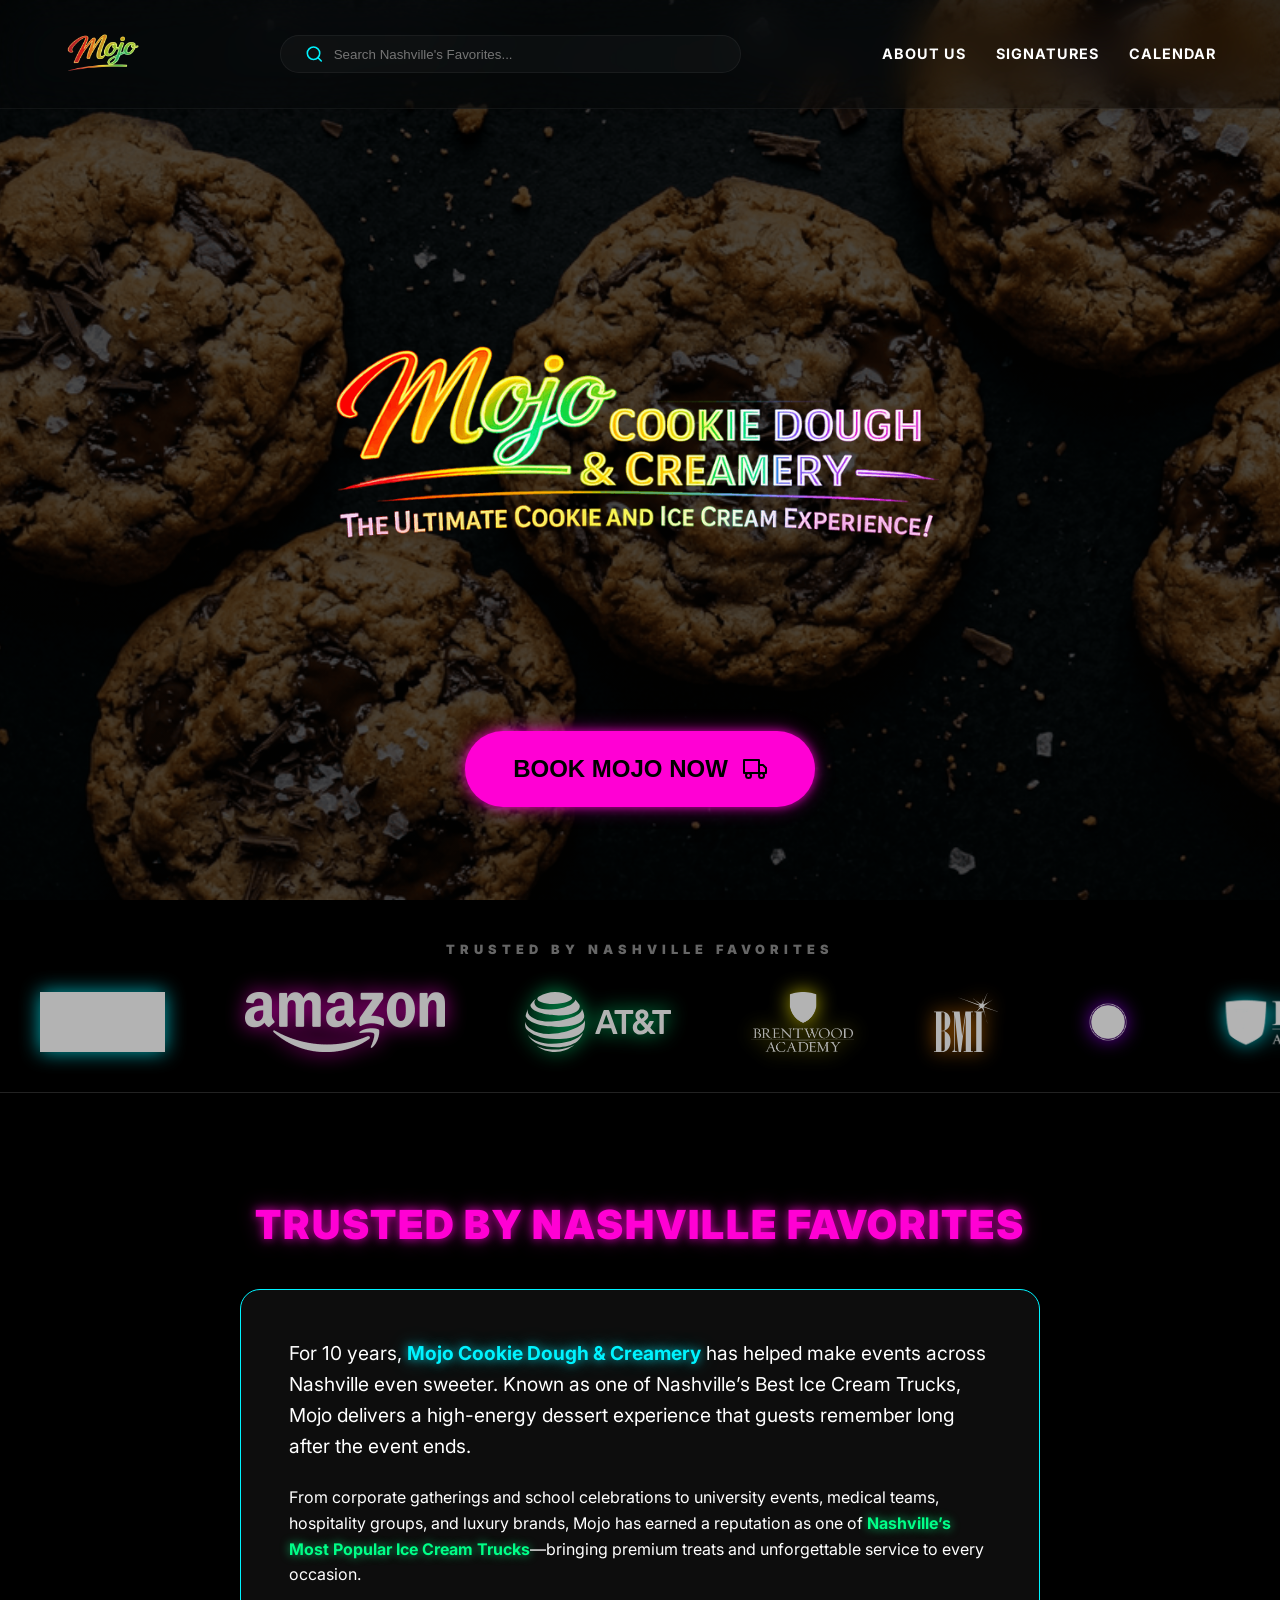
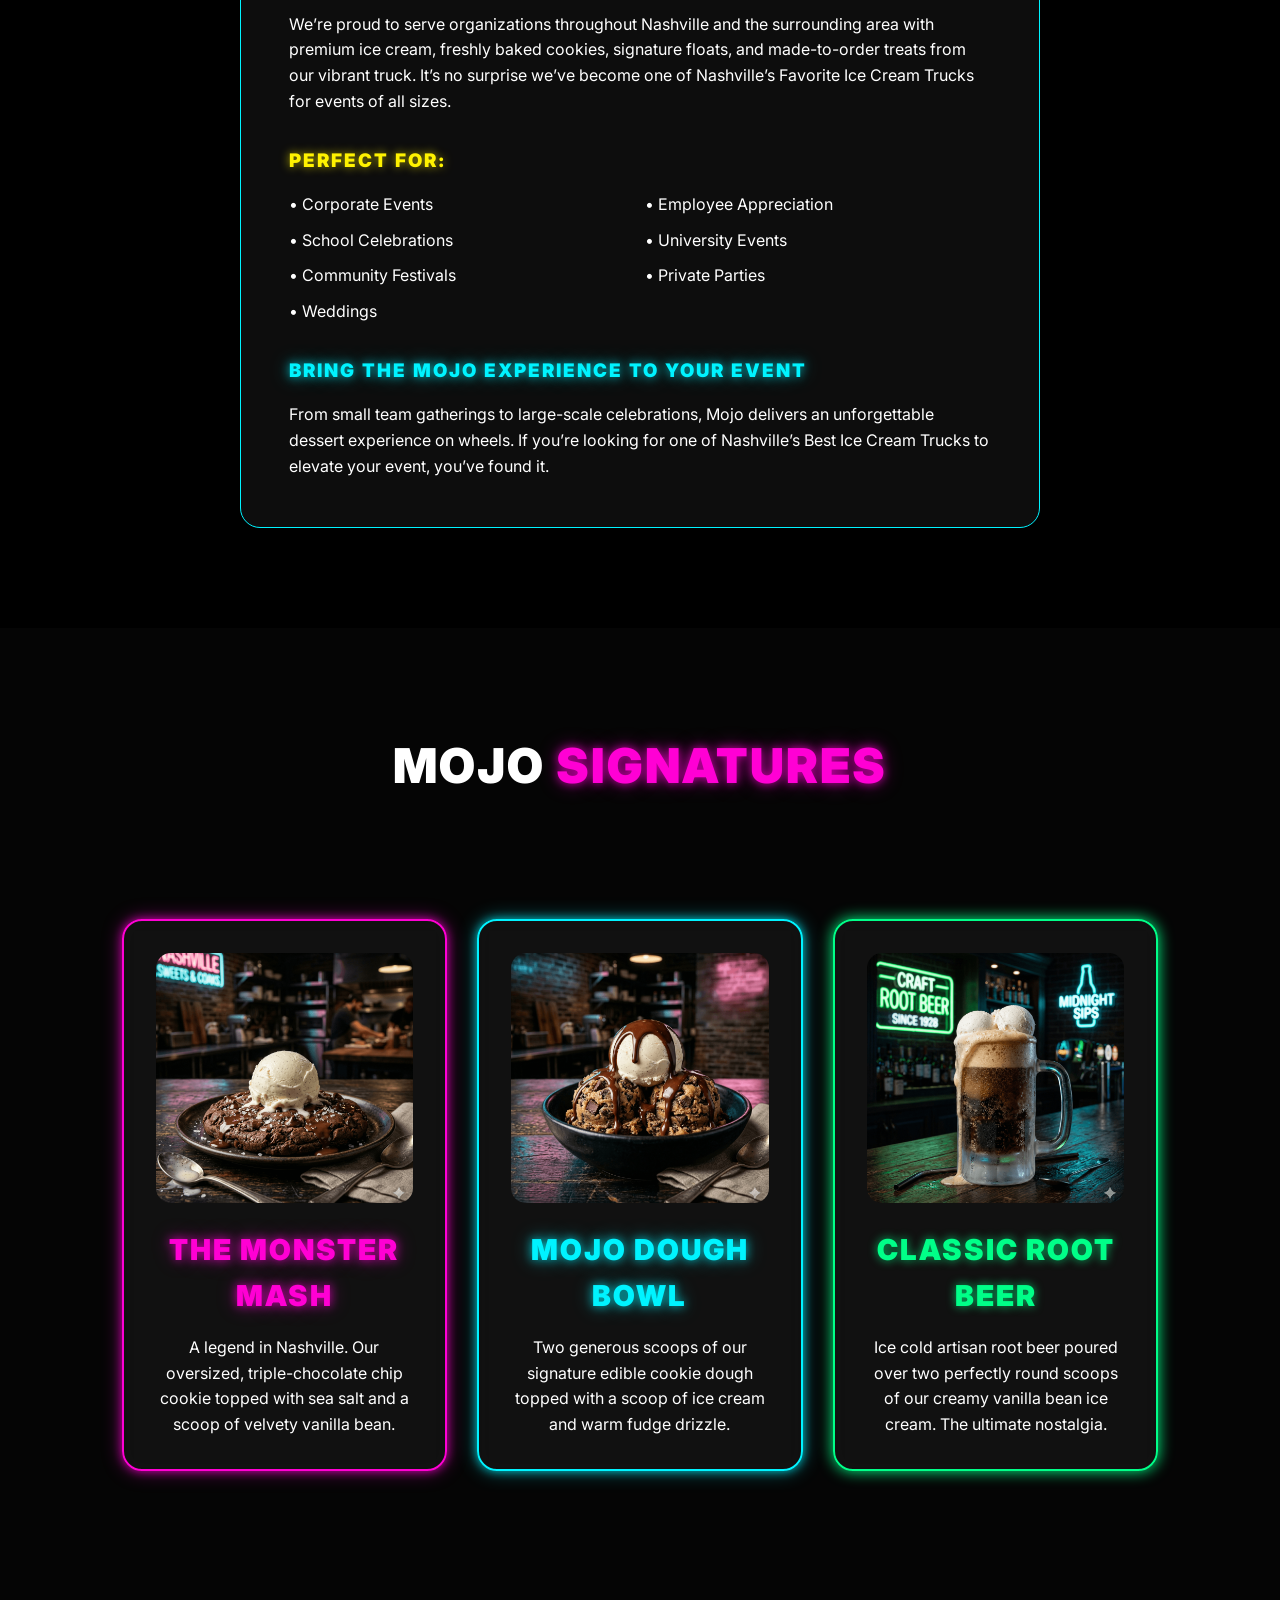
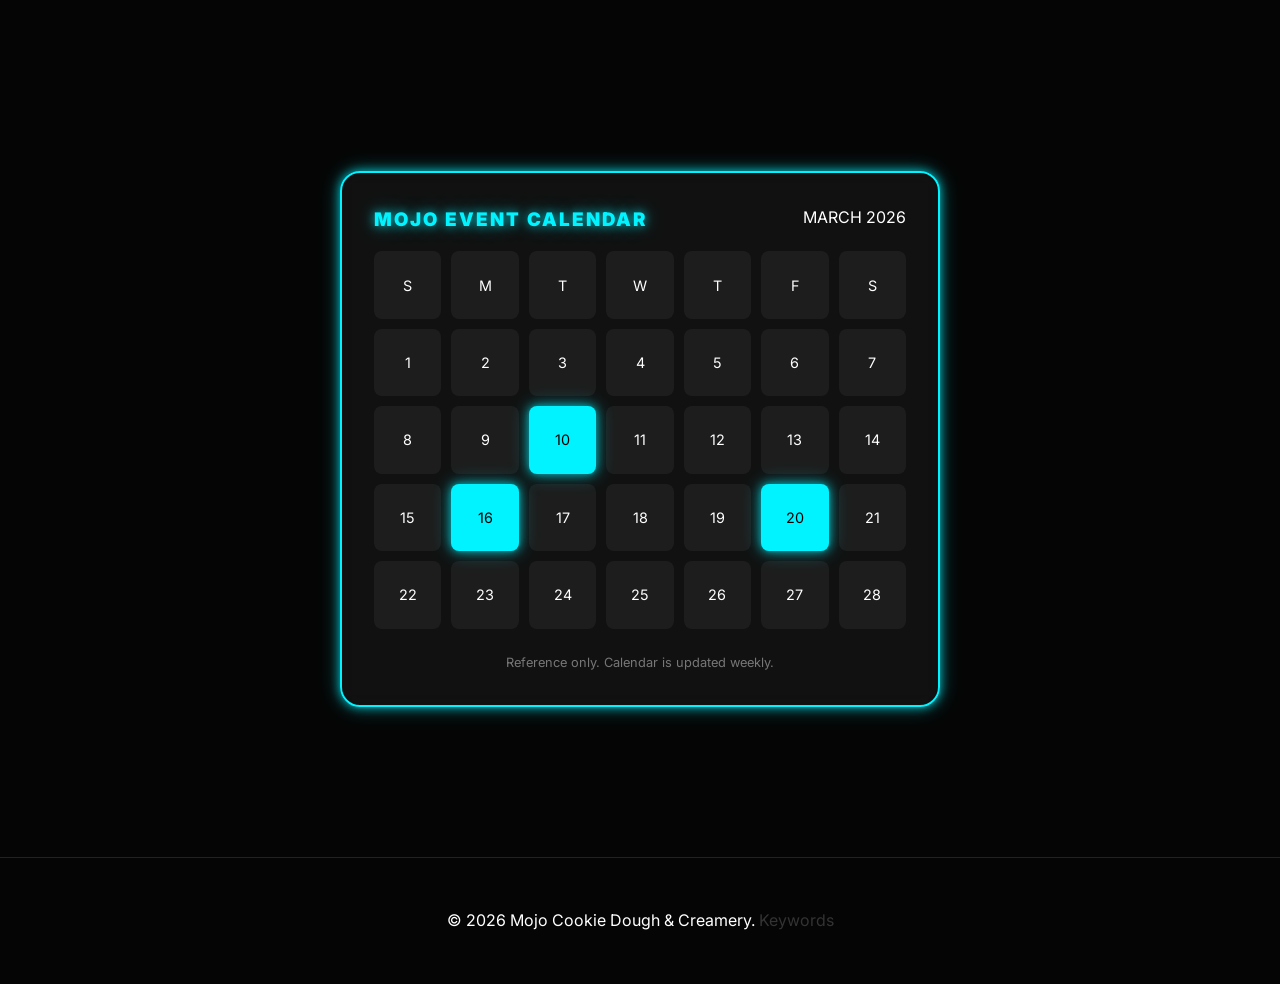
==== commit a6b309cb: "Move assets to public and revamp UI Relocate static assets into a public/ directory and perform a ma" ====
--- a/index.html
+++ b/index.html
@@ -1,282 +1,184 @@
 <!DOCTYPE html>
 <html lang="en">
 <head>
-  <meta charset="UTF-8">
-  <meta name="viewport" content="width=device-width, initial-scale=1.0">
-  <title>Mojo Cookie Dough & Creamery | Nashville's Best Ice Cream Truck</title>
-  <meta name="description" content="Mojo Cookie Dough & Creamery — Nashville's favorite ice cream truck for corporate events, school celebrations, weddings, and more.">
-  <link rel="preconnect" href="https://fonts.googleapis.com">
-  <link rel="preconnect" href="https://fonts.gstatic.com" crossorigin>
-  <link href="https://fonts.googleapis.com/css2?family=Bebas+Neue&family=Outfit:wght@300;400;500;600;700;800;900&display=swap" rel="stylesheet">
-  <link rel="stylesheet" href="index.css">
+    <meta charset="UTF-8">
+    <meta name="viewport" content="width=device-width, initial-scale=1.0">
+    <title>Mojo Cookie Dough & Creamery | Nashville's Favorite Ice Cream Truck</title>
+    <meta name="description" content="Mojo Cookie Dough & Creamery delivers a high-energy dessert experience across Nashville. Book the best ice cream truck for corporate events, weddings, and parties.">
+    <link rel="stylesheet" href="index.css">
+    <link rel="preconnect" href="https://fonts.googleapis.com">
+    <link rel="preconnect" href="https://fonts.gstatic.com" crossorigin>
+    <link href="https://fonts.googleapis.com/css2?family=Inter:wght@400;700;900&display=swap" rel="stylesheet">
 </head>
 <body>
-  <div class="app-container">
 
-    <!-- Header & Nav -->
-    <header class="header">
-      <nav class="nav-container">
-        <a href="#home" class="nav-logo-link">
-          <img src="media/0AB3B583-FF64-4949-97EB-1E12CEBAEFA1.png" alt="Mojo Logo" class="nav-logo-img">
-        </a>
-        <div class="search-tabs" id="nav-links">
-          <a href="#home"       class="tab-link">Home</a>
-          <a href="#about"      class="tab-link">About</a>
-          <a href="#signatures" class="tab-link">Signatures</a>
-          <a href="#clients"    class="tab-link">Clients</a>
-          <a href="#book"       class="tab-link tab-link-cta">Book Now</a>
+    <header>
+        <div class="logo">
+            <img src="public/media/logo.png" alt="Mojo Logo" height="75">
         </div>
-        <button class="hamburger" id="hamburger" aria-label="Toggle menu">
-          <span></span>
-          <span></span>
-          <span></span>
-        </button>
-      </nav>
+        
+        <div class="search-container">
+            <svg width="20" height="20" viewBox="0 0 24 24" fill="none" stroke="currentColor" stroke-width="2" stroke-linecap="round" stroke-linejoin="round" class="neon-cyan"><circle cx="11" cy="11" r="8"></circle><line x1="21" y1="21" x2="16.65" y2="16.65"></line></svg>
+            <input type="text" placeholder="Search Nashville's Favorites...">
+        </div>
+
+        <nav>
+            <ul class="nav-links">
+                <li><a href="#about">About Us</a></li>
+                <li><a href="#signatures">Signatures</a></li>
+                <li><a href="#calendar">Calendar</a></li>
+            </ul>
+            <div class="menu-icon" id="mobile-menu-btn">
+                <div class="neon-pink" style="font-size: 2rem; cursor: pointer;">☰</div>
+            </div>
+        </nav>
     </header>
 
     <main>
-
-      <!-- Hero Section -->
-      <section id="home" class="hero-section">
-        <div class="hero-overlay"></div>
-        <div class="hero-content">
-          <img src="media/0AB3B583-FF64-4949-97EB-1E12CEBAEFA1.png" alt="Mojo Logo" class="hero-logo">
-          <img src="media/sweet_vibes_clean.png" alt="Sweet Vibes" class="hero-title-img">
-          <p class="hero-tagline">The Ultimate Cookie &amp; Ice Cream Experience</p>
-          <a href="#book" class="btn-primary">Book the Truck</a>
-        </div>
-      </section>
-
-      <div class="main-content">
-
-        <!-- About Section -->
-        <section id="about" class="about-section glass-panel reveal">
-          <h2 class="section-title gradient-text">Trusted by Nashville Favorites</h2>
-          <div class="about-body">
-            <div class="about-text">
-              <p>For 10 years, <strong>Mojo Cookie Dough &amp; Creamery</strong> has helped make events across Nashville even sweeter. Known as one of Nashville's Best Ice Cream Trucks, Mojo delivers a high-energy dessert experience that guests remember long after the event ends.</p>
-              <p>From corporate gatherings and school celebrations to university events, medical teams, hospitality groups, and luxury brands, Mojo has earned a reputation as one of Nashville's Most Popular Ice Cream Trucks—bringing premium treats and unforgettable service to every occasion.</p>
-              <p>We're proud to serve organizations throughout Nashville and the surrounding area with premium ice cream, freshly baked cookies, signature floats, and made-to-order treats from our vibrant truck.</p>
-              <p class="perfect-for-label">Perfect for:</p>
-              <div class="tag-list">
-                <span class="tag">Corporate Events</span>
-                <span class="tag">Employee Appreciation</span>
-                <span class="tag">School Celebrations</span>
-                <span class="tag">University Events</span>
-                <span class="tag">Community Festivals</span>
-                <span class="tag">Private Parties</span>
-                <span class="tag">Weddings</span>
-              </div>
+        <!-- Hero Section -->
+        <section class="hero">
+            <div class="hero-logo-container">
+                <img src="public/media/hero-heading2.png" alt="Mojo Cookie Dough & Creamery" style="max-width: 900px; width: 95%;">
             </div>
-            <div class="about-image-wrap">
-              <img src="media/unnamed.jpg" alt="Mojo Team" class="about-img">
-            </div>
-          </div>
+            <button class="btn-book">
+                BOOK MOJO NOW
+                <svg width="24" height="24" viewBox="0 0 24 24" fill="none" stroke="currentColor" stroke-width="2" stroke-linecap="round" stroke-linejoin="round"><rect x="1" y="3" width="15" height="13"></rect><polygon points="16 8 20 8 23 11 23 16 16 16 16 8"></polygon><circle cx="5.5" cy="18.5" r="2.5"></circle><circle cx="18.5" cy="18.5" r="2.5"></circle></svg>
+            </button>
         </section>
 
-        <!-- Client Logo Carousel -->
-        <section id="clients" class="clients-section reveal">
-          <h2 class="section-title blue-text">Trusted By</h2>
-          <div class="carousel-container glass-panel">
-            <div class="carousel-track" id="logo-carousel">
-              <img src="logos/amazon.png"                                                                   alt="Amazon">
-              <img src="logos/AT&T_logo_2016.svg"                                                          alt="AT&T">
-              <img src="logos/HiltonHotelsLogo.svg.png"                                                    alt="Hilton">
-              <img src="logos/Mercedes-Benz-Logo.png"                                                      alt="Mercedes-Benz">
-              <img src="logos/Porsche-Logo.png"                                                             alt="Porsche">
-              <img src="logos/Vanderbilt_University_logo.png"                                               alt="Vanderbilt University">
-              <img src="logos/whole-foods-logo10_5ec1a0b1-5056-b3a8-49b0397baf41fcfb.jpg"                  alt="Whole Foods">
-              <img src="logos/bmw-transparent-bmw-free-free-png.png"                                       alt="BMW">
-              <img src="logos/Lipscomb_Logo.webp"                                                          alt="Lipscomb University">
-              <img src="logos/Harding.png"                                                                 alt="Harding University">
+        <!-- Logo Carousel -->
+        <section class="carousel-wrapper">
+            <h2 style="text-align: center; margin-bottom: 2rem; font-size: 0.8rem; color: #666; letter-spacing: 5px;">TRUSTED BY NASHVILLE FAVORITES</h2>
+            <div class="logo-carousel" id="logo-scroll">
+                <img src="public/logos/140-1406394_sprint-sprint-logo.png.jpeg" alt="Sprint">
+                <img src="public/logos/amazon.png" alt="Amazon">
+                <img src="public/logos/AT&T_logo_2016.svg" alt="AT&T">
+                <img src="public/logos/BA_stack_logo-1024x598.png" alt="BA">
+                <img src="public/logos/BMI_Logo_blue_spark.svg" alt="BMI">
+                <img src="public/logos/bmw-transparent-bmw-free-free-png.png" alt="BMW">
+                <img src="public/logos/Harding.png" alt="Harding">
+                <img src="public/logos/HiltonHotelsLogo.svg.png" alt="Hilton">
+                <img src="public/logos/Lipscomb_Logo.webp" alt="Lipscomb">
+                <img src="public/logos/Mercedes-Benz-Logo.png" alt="Mercedes">
+                <img src="public/logos/Porsche-Logo.png" alt="Porsche">
+                <img src="public/logos/THD_logo.jpg" alt="Home Depot">
+                <img src="public/logos/Vanderbilt_University_logo.png" alt="Vanderbilt">
+                <img src="public/logos/whole-foods-logo10_5ec1a0b1-5056-b3a8-49b0397baf41fcfb.jpg" alt="Whole Foods">
+                <!-- Loop -->
+                <img src="public/logos/140-1406394_sprint-sprint-logo.png.jpeg" alt="Sprint">
+                <img src="public/logos/amazon.png" alt="Amazon">
+                <img src="public/logos/AT&T_logo_2016.svg" alt="AT&T">
+                <img src="public/logos/BA_stack_logo-1024x598.png" alt="BA">
+                <img src="public/logos/BMI_Logo_blue_spark.svg" alt="BMI">
+                <img src="public/logos/bmw-transparent-bmw-free-free-png.png" alt="BMW">
+                <img src="public/logos/Harding.png" alt="Harding">
+                <img src="public/logos/HiltonHotelsLogo.svg.png" alt="Hilton">
+                <img src="public/logos/Lipscomb_Logo.webp" alt="Lipscomb">
+                <img src="public/logos/Mercedes-Benz-Logo.png" alt="Mercedes">
+                <img src="public/logos/Porsche-Logo.png" alt="Porsche">
+                <img src="public/logos/THD_logo.jpg" alt="Home Depot">
+                <img src="public/logos/Vanderbilt_University_logo.png" alt="Vanderbilt">
+                <img src="public/logos/whole-foods-logo10_5ec1a0b1-5056-b3a8-49b0397baf41fcfb.jpg" alt="Whole Foods">
             </div>
-          </div>
         </section>
 
-        <!-- Mojo Signatures -->
-        <section id="signatures" class="signatures-section reveal">
-          <h2 class="section-title pink-text">Mojo Signatures</h2>
-          <div class="signatures-grid">
+        <!-- About Us Section -->
+        <section id="about" style="padding: 100px 10%; background: #000; border-top: 1px solid #222;">
+            <div style="max-width: 800px; margin: 0 auto; text-align: center;">
+                <h2 class="neon-pink" style="font-size: 2.5rem; margin-bottom: 2rem;">Trusted by Nashville Favorites</h2>
+                <div class="glass" style="padding: 3rem; text-align: left; border: 1px solid var(--secondary);">
+                    <p style="margin-bottom: 1.5rem; font-size: 1.2rem;">For 10 years, <strong class="neon-cyan">Mojo Cookie Dough & Creamery</strong> has helped make events across Nashville even sweeter. Known as one of Nashville’s Best Ice Cream Trucks, Mojo delivers a high-energy dessert experience that guests remember long after the event ends.</p>
+                    <p style="margin-bottom: 1.5rem;">From corporate gatherings and school celebrations to university events, medical teams, hospitality groups, and luxury brands, Mojo has earned a reputation as one of <strong class="neon-green">Nashville’s Most Popular Ice Cream Trucks</strong>—bringing premium treats and unforgettable service to every occasion.</p>
+                    <p style="margin-bottom: 2rem;">We’re proud to serve organizations throughout Nashville and the surrounding area with premium ice cream, freshly baked cookies, signature floats, and made-to-order treats from our vibrant truck. It’s no surprise we’ve become one of Nashville’s Favorite Ice Cream Trucks for events of all sizes.</p>
+                    
+                    <h3 class="neon-yellow" style="margin-bottom: 1rem;">Perfect for:</h3>
+                    <ul style="list-style: none; display: grid; grid-template-columns: 1fr 1fr; gap: 10px; margin-bottom: 2rem;">
+                        <li>• Corporate Events</li>
+                        <li>• Employee Appreciation</li>
+                        <li>• School Celebrations</li>
+                        <li>• University Events</li>
+                        <li>• Community Festivals</li>
+                        <li>• Private Parties</li>
+                        <li>• Weddings</li>
+                    </ul>
 
-            <div class="signature-card glass-panel">
-              <div class="card-img-wrapper">
-                <img src="media/1F7D69E6-49B1-4A4F-A894-73A36273DB69.png" alt="Cookies and Cream Sweet Dreams">
-              </div>
-              <div class="card-body">
-                <h3>Cookies &amp; Cream Sweet Dreams</h3>
-                <p>Cookies and cream ice cream, cookies and cream cookies, crushed Oreos, chocolate chips, white chips, chocolate sauce, chocolate sprinkles.</p>
-              </div>
+                    <h3 class="neon-cyan">Bring the Mojo Experience to Your Event</h3>
+                    <p style="margin-top: 1rem;">From small team gatherings to large-scale celebrations, Mojo delivers an unforgettable dessert experience on wheels. If you’re looking for one of Nashville’s Best Ice Cream Trucks to elevate your event, you’ve found it.</p>
+                </div>
             </div>
-
-            <div class="signature-card glass-panel">
-              <div class="card-img-wrapper">
-                <img src="media/3A2065F2-C48F-4899-98E9-556EA6864C5E.png" alt="Peanut Butter Ore-Oh Baby!">
-              </div>
-              <div class="card-body">
-                <h3>Peanut Butter Ore-Oh Baby!</h3>
-                <p>Vanilla bean ice cream, double dark cookies, fresh peanut butter, crushed Oreos, chocolate sauce, chocolate sprinkles.</p>
-              </div>
-            </div>
-
-            <div class="signature-card glass-panel">
-              <div class="card-img-wrapper">
-                <img src="media/B3461BCA-BC64-4552-B582-C1CCEC9BAC78.png" alt="The Salted Caramel">
-              </div>
-              <div class="card-body">
-                <h3>The Salted Caramel</h3>
-                <p>Salted caramel ice cream, salted caramel cookies, caramel sauce. A perfect balance of salty and sweet.</p>
-              </div>
-            </div>
-
-            <div class="signature-card glass-panel">
-              <div class="card-img-wrapper">
-                <img src="media/DD6A7921-8993-408D-A330-83181DDFA9EB.png" alt="The Chocolate Explosion">
-              </div>
-              <div class="card-body">
-                <h3>The Chocolate Explosion</h3>
-                <p>Chocolate ice cream, double dark cookies, chocolate chips, chocolate sauce, chocolate sprinkles. For the ultimate chocoholic.</p>
-              </div>
-            </div>
-
-            <div class="signature-card glass-panel">
-              <div class="card-img-wrapper">
-                <img src="media/E06815EF-C4E4-4108-AE79-3571FF8D4A58.png" alt="Mojo Cookie Dough Surprise">
-              </div>
-              <div class="card-body">
-                <h3>Mojo Cookie Dough Surprise</h3>
-                <p>Our famous cookie dough ice cream with your choice of cookies and toppings! The true Mojo experience.</p>
-              </div>
-            </div>
-
-            <div class="signature-card glass-panel">
-              <div class="card-img-wrapper">
-                <img src="media/FD3711D9-DC23-4993-B08B-1DE1362B7766.png" alt="Old School Mojo">
-              </div>
-              <div class="card-body">
-                <h3>Old School Mojo</h3>
-                <p>Chewy Chocolate Chip Cookies and Madagascar Vanilla Bean Ice Cream. A classic favorite with a premium twist.</p>
-              </div>
-            </div>
-
-            <div class="signature-card glass-panel">
-              <div class="card-img-wrapper">
-                <img src="media/05241B46-4E4F-49EA-B602-407DFAA5D41D.png" alt="Mojo Double Mint Chocolate">
-              </div>
-              <div class="card-body">
-                <h3>Mojo Double Mint Chocolate</h3>
-                <p>Double Chocolate Chunk Cookies and Mojo Mint Chocolate Chip Ice Cream. Refreshing and decadent.</p>
-              </div>
-            </div>
-
-            <div class="signature-card glass-panel">
-              <div class="card-img-wrapper">
-                <img src="media/C1171E77-9068-4F5C-871F-B5B3E41C598D.png" alt="Mad Mocha Mojo">
-              </div>
-              <div class="card-body">
-                <h3>Mad Mocha Mojo</h3>
-                <p>Coffee mocha ice cream, double dark cookies, chocolate sauce, chocolate chips, chocolate sprinkles. Bold and rich.</p>
-              </div>
-            </div>
-
-          </div>
         </section>
 
-        <!-- Event Calendar -->
-        <section id="calendar" class="calendar-section reveal">
-          <h2 class="section-title yellow-text">Event Calendar</h2>
-          <div class="calendar-widget glass-panel" id="calendar-widget"></div>
-          <p class="calendar-note">* Locations updated weekly</p>
+        <!-- MOJO Signatures -->
+        <section id="signatures" style="padding: 100px 5%; background: var(--bg-dark);">
+            <h2 style="text-align: center; font-size: 3rem; margin-bottom: 4rem;">MOJO <span class="neon-pink">Signatures</span></h2>
+            <div class="signatures-grid">
+                <!-- Monster Mash -->
+                <div class="sig-card glass neon-border-pink">
+                    <div style="height: 250px; background: rgba(255,255,255,0.02); border-radius: 15px; margin-bottom: 1.5rem; display: flex; align-items: center; justify-content: center; overflow: hidden;">
+                        <img src="public/media/Monster-Mash.png" alt="Monster Mash" style="width: 100%; height: 100%; object-fit: cover; filter: drop-shadow(0 0 20px var(--primary));">
+                    </div>
+                    <h3 class="neon-pink">The Monster Mash</h3>
+                    <p>A legend in Nashville. Our oversized, triple-chocolate chip cookie topped with sea salt and a scoop of velvety vanilla bean.</p>
+                </div>
+                <!-- Mojo Dough Bowl -->
+                <div class="sig-card glass neon-border-cyan">
+                    <div style="height: 250px; background: rgba(255,255,255,0.02); border-radius: 15px; margin-bottom: 1.5rem; display: flex; align-items: center; justify-content: center; overflow: hidden;">
+                        <img src="public/media/Mojo-Dough.png" alt="Dough Bowl" style="width: 100%; height: 100%; object-fit: cover; filter: drop-shadow(0 0 20px var(--secondary));">
+                    </div>
+                    <h3 class="neon-cyan">Mojo Dough Bowl</h3>
+                    <p>Two generous scoops of our signature edible cookie dough topped with a scoop of ice cream and warm fudge drizzle.</p>
+                </div>
+                <!-- Classic Root Beer -->
+                <div class="sig-card glass" style="border: 2px solid var(--accent-green); box-shadow: 0 0 15px var(--accent-green);">
+                    <div style="height: 250px; background: rgba(255,255,255,0.02); border-radius: 15px; margin-bottom: 1.5rem; display: flex; align-items: center; justify-content: center; overflow: hidden;">
+                        <img src="public/media/Classis-root.png" alt="Root Beer Float" style="width: 100%; height: 100%; object-fit: cover; filter: drop-shadow(0 0 20px var(--accent-green));">
+                    </div>
+                    <h3 class="neon-green">Classic Root Beer</h3>
+                    <p>Ice cold artisan root beer poured over two perfectly round scoops of our creamy vanilla bean ice cream. The ultimate nostalgia.</p>
+                </div>
+            </div>
         </section>
 
-        <!-- Book Now -->
-        <section id="book" class="book-section reveal">
-          <div class="book-inner glass-panel">
-            <h2 class="section-title pink-text">Book the Truck</h2>
-            <p class="book-subtitle">Ready to bring Mojo to your event? Fill out the form and we'll get back to you within 24 hours.</p>
-            <form class="booking-form" onsubmit="handleBooking(event)">
-              <div class="form-row">
-                <div class="form-group">
-                  <label for="name">Your Name</label>
-                  <input type="text" id="name" name="name" placeholder="Jane Smith" required>
+        <!-- Calendar Section -->
+        <section id="calendar" style="padding: 100px 5%;">
+            <div class="calendar-widget glass neon-border-cyan">
+                <div class="calendar-header">
+                    <h3 class="neon-cyan">Mojo Event Calendar</h3>
+                    <span>MARCH 2026</span>
                 </div>
-                <div class="form-group">
-                  <label for="email">Email Address</label>
-                  <input type="email" id="email" name="email" placeholder="jane@company.com" required>
+                <div class="calendar-grid">
+                    <div class="day">S</div><div class="day">M</div><div class="day">T</div><div class="day">W</div><div class="day">T</div><div class="day">F</div><div class="day">S</div>
+                    <div class="day">1</div><div class="day">2</div><div class="day">3</div><div class="day">4</div><div class="day">5</div><div class="day">6</div><div class="day">7</div>
+                    <div class="day">8</div><div class="day">9</div><div class="day active">10</div><div class="day">11</div><div class="day">12</div><div class="day">13</div><div class="day">14</div>
+                    <div class="day">15</div><div class="day active">16</div><div class="day">17</div><div class="day">18</div><div class="day">19</div><div class="day active">20</div><div class="day">21</div>
+                    <div class="day">22</div><div class="day">23</div><div class="day">24</div><div class="day">25</div><div class="day">26</div><div class="day">27</div><div class="day">28</div>
                 </div>
-              </div>
-              <div class="form-row">
-                <div class="form-group">
-                  <label for="phone">Phone Number</label>
-                  <input type="tel" id="phone" name="phone" placeholder="(615) 000-0000">
-                </div>
-                <div class="form-group">
-                  <label for="event-type">Event Type</label>
-                  <select id="event-type" name="event-type" required>
-                    <option value="" disabled selected>Select an event type</option>
-                    <option>Corporate Event</option>
-                    <option>Employee Appreciation</option>
-                    <option>School / University</option>
-                    <option>Wedding</option>
-                    <option>Private Party</option>
-                    <option>Festival / Community</option>
-                    <option>Other</option>
-                  </select>
-                </div>
-              </div>
-              <div class="form-row">
-                <div class="form-group">
-                  <label for="event-date">Event Date</label>
-                  <input type="date" id="event-date" name="event-date" required>
-                </div>
-                <div class="form-group">
-                  <label for="guests">Estimated Guests</label>
-                  <input type="number" id="guests" name="guests" placeholder="e.g. 200" min="1">
-                </div>
-              </div>
-              <div class="form-group form-full">
-                <label for="message">Additional Details</label>
-                <textarea id="message" name="message" rows="4" placeholder="Tell us about your event, location, and any special requests…"></textarea>
-              </div>
-              <button type="submit" class="btn-primary btn-submit">Send Booking Request</button>
-            </form>
-          </div>
+                <p style="margin-top: 1.5rem; font-size: 0.8rem; color: #777; text-align: center;">Reference only. Calendar is updated weekly.</p>
+            </div>
         </section>
 
-      </div>
     </main>
 
-    <!-- Footer -->
-    <footer class="site-footer">
-      <div class="footer-inner">
-        <div class="footer-brand">
-          <img src="media/0AB3B583-FF64-4949-97EB-1E12CEBAEFA1.png" alt="Mojo Logo" class="footer-logo">
-          <p>Nashville's favorite ice cream truck — bringing sweet vibes to every event for over 10 years.</p>
-        </div>
-        <div class="footer-links">
-          <h4>Quick Links</h4>
-          <a href="#home">Home</a>
-          <a href="#about">About Us</a>
-          <a href="#signatures">Signatures</a>
-          <a href="#clients">Our Clients</a>
-          <a href="#book">Book Now</a>
-        </div>
-        <div class="footer-contact">
-          <h4>Contact</h4>
-          <p>Nashville, TN</p>
-          <a href="mailto:info@mojocookiedough.com">info@mojocookiedough.com</a>
-          <div class="social-links">
-            <a href="#" class="social-link" aria-label="Instagram">IG</a>
-            <a href="#" class="social-link" aria-label="Facebook">FB</a>
-          </div>
-        </div>
-      </div>
-      <div class="footer-bottom">
-        <p>&copy; 2026 Mojo Cookie Dough &amp; Creamery. All rights reserved.</p>
-      </div>
+    <footer style="padding: 50px 5%; border-top: 1px solid #222; text-align: center;">
+        <p>&copy; 2026 Mojo Cookie Dough & Creamery. <a href="keywords.html" style="color: #333; text-decoration: none;">Keywords</a></p>
     </footer>
 
-  </div>
+    <script>
+        // Mobile Menu Toggle
+        const menuBtn = document.getElementById('mobile-menu-btn');
+        menuBtn.addEventListener('click', () => {
+            alert('Mobile Menu Coming Soon! (Simple Placeholder)');
+        });
 
-  <script src="main.js"></script>
+        // Smooth scroll for internal links
+        document.querySelectorAll('a[href^="#"]').forEach(anchor => {
+            anchor.addEventListener('click', function (e) {
+                e.preventDefault();
+                document.querySelector(this.getAttribute('href')).scrollIntoView({
+                    behavior: 'smooth'
+                });
+            });
+        });
+    </script>
 </body>
 </html>
--- a/index.css
+++ b/index.css
@@ -1,895 +1,339 @@
-/* index.css */
-@import url('https://fonts.googleapis.com/css2?family=Bebas+Neue&family=Outfit:wght@300;400;500;600;700;800;900&display=swap');
-
-/* ============================================================
-   DESIGN TOKENS
-   ============================================================ */
 :root {
-  --pink:         #ff2d9b;
-  --pink-soft:    #ff6fc8;
-  --pink-glow:    rgba(255, 45, 155, 0.35);
-  --blue:         #00d4ff;
-  --blue-glow:    rgba(0, 212, 255, 0.35);
-  --yellow:       #ffd60a;
-  --yellow-glow:  rgba(255, 214, 10, 0.30);
-  --green:        #00f5a0;
-  --bg:           #06060f;
-  --surface:      rgba(255, 255, 255, 0.04);
-  --border:       rgba(255, 255, 255, 0.10);
-  --text:         #f0f0f5;
-  --text-muted:   rgba(240, 240, 245, 0.60);
-
-  --radius-sm:    10px;
-  --radius-md:    20px;
-  --radius-lg:    28px;
-
-  --ease:         cubic-bezier(0.25, 0.46, 0.45, 0.94);
-  --transition:   0.35s var(--ease);
-}
-
-/* ============================================================
-   RESET & BASE
-   ============================================================ */
-*, *::before, *::after {
-  box-sizing: border-box;
+  --primary: #ff00d4;
+  /* Neon Pink */
+  --secondary: #00f3ff;
+  /* Neon Cyan */
+  --accent-green: #00ff88;
+  /* Neon Green */
+  --accent-yellow: #fff200;
+  /* Neon Yellow */
+  --bg-dark: #050505;
+  --bg-card: #111111;
+  --text-primary: #ffffff;
+  --text-muted: #aaaaaa;
+  --glow-pink: 0 0 10px rgba(255, 0, 212, 0.7), 0 0 20px rgba(255, 0, 212, 0.4);
+  --glow-cyan: 0 0 10px rgba(0, 243, 255, 0.7), 0 0 20px rgba(0, 243, 255, 0.4);
+  --accent-orange: #ff8800;
+  --accent-purple: #9d00ff;
+  --accent-red: #ff3333;
+}
+
+* {
   margin: 0;
   padding: 0;
-}
-
-html {
-  scroll-behavior: smooth;
+  box-sizing: border-box;
 }
 
 body {
-  font-family: 'Outfit', sans-serif;
-  font-size: clamp(1rem, 1.4vw, 1.125rem);
-  background-color: var(--bg);
-  background-image: url('media/Screenshot 2026-03-20 at 10.17.23 AM.png');
-  background-attachment: fixed;
-  background-repeat: repeat;
-  background-size: 280px;
-  color: var(--text);
-  line-height: 1.75;
+  font-family: 'Inter', system-ui, -apple-system, sans-serif;
+  background-color: var(--bg-dark);
+  color: var(--text-primary);
+  line-height: 1.6;
   overflow-x: hidden;
 }
 
-.app-container {
-  background: radial-gradient(ellipse at top center, rgba(15, 5, 30, 0.65) 0%, rgba(4, 4, 8, 0.98) 60%);
-  min-height: 100vh;
-}
-
-img {
-  max-width: 100%;
-  display: block;
-}
-
-a {
-  color: inherit;
+h1,
+h2,
+h3 {
+  text-transform: uppercase;
+  letter-spacing: 2px;
+  font-weight: 900;
+}
+
+/* Glassmorphism */
+.glass {
+  background: rgba(255, 255, 255, 0.05);
+  backdrop-filter: blur(10px);
+  border: 1px solid rgba(255, 255, 255, 0.1);
+  border-radius: 20px;
+}
+
+/* Neon utilities */
+.neon-pink {
+  color: var(--primary);
+  text-shadow: var(--glow-pink);
+}
+
+.neon-cyan {
+  color: var(--secondary);
+  text-shadow: var(--glow-cyan);
+}
+
+.neon-green {
+  color: var(--accent-green);
+  text-shadow: 0 0 10px rgba(0, 255, 136, 0.7);
+}
+
+.neon-yellow {
+  color: var(--accent-yellow);
+  text-shadow: 0 0 10px rgba(255, 242, 0, 0.7);
+}
+
+.neon-border-pink {
+  border: 2px solid var(--primary);
+  box-shadow: var(--glow-pink);
+}
+
+.neon-border-cyan {
+  border: 2px solid var(--secondary);
+  box-shadow: var(--glow-cyan);
+}
+
+/* Layout */
+header {
+  position: fixed;
+  top: 0;
+  width: 100%;
+  padding: 0.8rem 5%;
+  z-index: 1000;
+  display: flex;
+  justify-content: space-between;
+  align-items: center;
+  background: rgba(5, 5, 5, 0.4);
+  backdrop-filter: blur(20px) saturate(160%);
+  -webkit-backdrop-filter: blur(20px) saturate(160%);
+  border-bottom: 1px solid rgba(255, 255, 255, 0.05);
+  box-shadow: 0 4px 30px rgba(0, 0, 0, 0.2);
+}
+
+.search-container {
+  display: flex;
+  align-items: center;
+  background: rgba(255, 255, 255, 0.03);
+  padding: 0.5rem 1.5rem;
+  border-radius: 50px;
+  border: 1px solid rgba(255, 255, 255, 0.05);
+  width: 40%;
+  transition: all 0.3s ease;
+}
+
+.search-container:focus-within {
+  background: rgba(255, 255, 255, 0.08);
+  border-color: var(--secondary);
+  box-shadow: 0 0 20px rgba(0, 243, 255, 0.2);
+}
+
+.search-container input {
+  background: transparent;
+  border: none;
+  color: white;
+  margin-left: 10px;
+  outline: none;
+  width: 100%;
+}
+
+.nav-links {
+  display: flex;
+  list-style: none;
+  gap: 30px;
+}
+
+.nav-links a {
   text-decoration: none;
-}
-
-/* ============================================================
-   GLASSMORPHISM
-   ============================================================ */
-.glass-panel {
-  background: rgba(6, 4, 14, 0.80);
-  backdrop-filter: blur(18px);
-  -webkit-backdrop-filter: blur(18px);
-  border: 1px solid rgba(255, 255, 255, 0.08);
-  border-radius: var(--radius-lg);
-  box-shadow: 0 8px 48px rgba(0, 0, 0, 0.55);
-}
-
-/* ============================================================
-   TYPOGRAPHY HELPERS
-   ============================================================ */
-.section-title {
-  font-family: 'Bebas Neue', sans-serif;
-  font-size: clamp(3rem, 6vw, 5.5rem);
-  letter-spacing: 4px;
-  text-align: center;
-  margin-bottom: 3rem;
-  line-height: 1;
-}
-
-.gradient-text {
-  background: linear-gradient(135deg, var(--green) 0%, var(--blue) 100%);
-  -webkit-background-clip: text;
-  -webkit-text-fill-color: transparent;
-  background-clip: text;
-}
-
-.pink-text   { color: var(--pink);   text-shadow: 0 0 40px var(--pink-glow); }
-.blue-text   { color: var(--blue);   text-shadow: 0 0 40px var(--blue-glow); }
-.yellow-text { color: var(--yellow); text-shadow: 0 0 40px var(--yellow-glow); }
-
-/* ============================================================
-   BUTTONS
-   ============================================================ */
-.btn-primary {
-  display: inline-block;
-  padding: 1.05rem 2.75rem;
-  background: linear-gradient(135deg, var(--pink) 0%, #b3006b 100%);
   color: #fff;
-  font-family: 'Outfit', sans-serif;
-  font-size: 1.05rem;
-  font-weight: 800;
-  letter-spacing: 2px;
+  font-weight: 700;
+  font-size: 0.9rem;
   text-transform: uppercase;
-  border-radius: 50px;
-  border: none;
-  cursor: pointer;
-  transition: var(--transition);
-  box-shadow: 0 0 28px var(--pink-glow), 0 4px 16px rgba(0, 0, 0, 0.35);
-}
-
-.btn-primary:hover {
-  transform: translateY(-3px) scale(1.04);
-  box-shadow: 0 0 50px var(--pink-glow), 0 10px 30px rgba(0, 0, 0, 0.4);
-}
-
-/* ============================================================
-   HEADER & NAV
-   ============================================================ */
-.header {
-  position: sticky;
-  top: 0;
-  z-index: 1000;
-  background:
-    linear-gradient(rgba(4, 4, 10, 0.96), rgba(4, 4, 10, 0.96)) padding-box,
-    linear-gradient(90deg, #ff0040, #ff6600, #ffd60a, #00f5a0, #00d4ff, #a855f7, #ff0040) border-box;
-  border-bottom: 2px solid transparent;
-  backdrop-filter: blur(24px);
-  -webkit-backdrop-filter: blur(24px);
-  box-shadow: 0 4px 40px rgba(0, 0, 0, 0.60);
-}
-
-.nav-container {
-  max-width: 1400px;
-  margin: 0 auto;
-  padding: 0.85rem 2rem;
-  display: flex;
-  align-items: center;
-  justify-content: space-between;
-  gap: 1.5rem;
+  letter-spacing: 1px;
+  transition: 0.3s;
+}
+
+.nav-links a:hover {
+  color: var(--primary);
+  text-shadow: var(--glow-pink);
+}
+
+.menu-icon {
+  display: none;
+}
+
+@media (max-width: 900px) {
+  .nav-links {
+    display: none;
+  }
+
+  .menu-icon {
+    display: block;
+  }
+
+  .search-container {
+    width: 60%;
+  }
+}
+
+/* Animations */
+@keyframes neon-flicker {
+
+  0%,
+  19%,
+  21%,
+  23%,
+  25%,
+  54%,
+  56%,
+  100% {
+    opacity: 1;
+    box-shadow: 0 0 10px var(--primary), 0 0 20px var(--secondary);
+  }
+
+  20%,
+  22%,
+  24%,
+  55% {
+    opacity: 0.4;
+    box-shadow: none;
+  }
+}
+
+.neon-flashing {
+  animation: neon-flicker 4s infinite alternate;
+}
+
+/* Infinite Logo Carousel */
+.carousel-wrapper {
+  overflow: hidden;
+  padding: 40px 0;
+  background: #000;
   position: relative;
 }
 
-.nav-logo-img {
-  height: 46px;
-  width: auto;
-  filter: drop-shadow(0 0 10px var(--pink-glow));
-  transition: filter var(--transition);
-}
-
-.nav-logo-link:hover .nav-logo-img {
-  filter: drop-shadow(0 0 18px var(--pink-glow));
-}
-
-.search-tabs {
-  display: flex;
-  align-items: center;
-  gap: 0.4rem;
-}
-
-.tab-link {
-  color: rgba(255, 255, 255, 0.80);
-  font-weight: 700;
-  font-size: 0.95rem;
-  padding: 0.6rem 1.3rem;
-  border-radius: 50px;
-  border: 1px solid transparent;
-  transition: var(--transition);
-  white-space: nowrap;
-  letter-spacing: 0.75px;
-}
-
-.tab-link:hover {
-  color: #fff;
-  background: rgba(255, 255, 255, 0.08);
-  border-color: rgba(255, 255, 255, 0.15);
-}
-
-.tab-link-cta {
-  background: linear-gradient(135deg, var(--pink) 0%, #b3006b 100%);
-  color: #fff !important;
-  box-shadow: 0 0 16px var(--pink-glow);
-}
-
-.tab-link-cta:hover {
-  background: linear-gradient(135deg, var(--pink-soft) 0%, var(--pink) 100%);
-  box-shadow: 0 0 28px var(--pink-glow);
-  border-color: transparent;
-}
-
-/* Hamburger */
-.hamburger {
-  display: none;
+.logo-carousel {
+  display: flex;
+  width: calc(250px * 40);
+  /* Adjusted for duplicate logos */
+  animation: scroll 40s linear infinite;
+}
+
+.logo-carousel img:nth-child(6n+1) { --logo-glow: var(--secondary); }
+.logo-carousel img:nth-child(6n+2) { --logo-glow: var(--primary); }
+.logo-carousel img:nth-child(6n+3) { --logo-glow: var(--accent-green); }
+.logo-carousel img:nth-child(6n+4) { --logo-glow: var(--accent-yellow); }
+.logo-carousel img:nth-child(6n+5) { --logo-glow: var(--accent-orange); }
+.logo-carousel img:nth-child(6n+6) { --logo-glow: var(--accent-purple); }
+
+.logo-carousel img {
+  height: 60px;
+  margin: 0 40px;
+  filter: brightness(0) invert(1) drop-shadow(0 0 10px var(--logo-glow));
+  transition: all 0.4s cubic-bezier(0.175, 0.885, 0.32, 1.275);
+  opacity: 0.7;
+}
+
+.logo-carousel img:hover {
+  filter: brightness(0) invert(1) drop-shadow(0 0 20px var(--logo-glow)) drop-shadow(0 0 40px var(--logo-glow));
+  opacity: 1;
+  transform: scale(1.15) rotate(2deg);
+}
+
+@keyframes scroll {
+  0% {
+    transform: translateX(0);
+  }
+
+  100% {
+    transform: translateX(calc(-250px * 20));
+  }
+}
+
+/* Hero Section */
+.hero {
+  height: 100vh;
+  display: flex;
   flex-direction: column;
   justify-content: center;
   align-items: center;
-  gap: 5px;
-  width: 42px;
-  height: 42px;
-  background: none;
-  border: 1px solid var(--border);
-  border-radius: var(--radius-sm);
+  background-image: linear-gradient(rgba(0, 0, 0, 0.7), rgba(0, 0, 0, 0.7)), url('public/media/cookie-bg.png');
+  background-size: cover;
+  background-position: center;
+  text-align: center;
+  padding-top: 100px;
+}
+
+.hero h1 {
+  font-size: 4rem;
+  margin-bottom: 2rem;
+}
+
+.btn-book {
+  margin-top: -40px;
+  padding: 1.5rem 3rem;
+  font-size: 1.5rem;
+  font-weight: bold;
+  background: var(--primary);
+  color: #000;
+  border: none;
+  border-radius: 100px;
   cursor: pointer;
-  padding: 7px;
-  flex-shrink: 0;
-}
-
-.hamburger span {
-  display: block;
-  width: 22px;
-  height: 2px;
-  background: var(--text);
-  border-radius: 2px;
-  transition: transform 0.3s var(--ease), opacity 0.3s ease;
-}
-
-.hamburger.open span:nth-child(1) { transform: translateY(7px) rotate(45deg); }
-.hamburger.open span:nth-child(2) { opacity: 0; transform: scaleX(0); }
-.hamburger.open span:nth-child(3) { transform: translateY(-7px) rotate(-45deg); }
-
-/* ============================================================
-   HERO SECTION
-   ============================================================ */
-.hero-section {
-  position: relative;
-  height: 92vh;
-  min-height: 560px;
-  display: flex;
-  align-items: center;
-  justify-content: center;
-  background: url('media/cookie.png') center / cover no-repeat;
-  overflow: hidden;
-}
-
-.hero-overlay {
-  position: absolute;
-  inset: 0;
-  background: linear-gradient(
-    to bottom,
-    rgba(6, 6, 15, 0.55) 0%,
-    rgba(6, 6, 15, 0.65) 55%,
-    rgba(6, 6, 15, 0.95) 100%
-  );
-}
-
-.hero-content {
-  position: relative;
-  z-index: 2;
-  text-align: center;
-  padding: 2rem;
-  display: flex;
-  flex-direction: column;
-  align-items: center;
-  gap: 1.5rem;
-}
-
-.hero-logo {
-  width: clamp(160px, 22vw, 260px);
-  opacity: 0.35;
-  filter: drop-shadow(0 0 24px rgba(0, 0, 0, 0.7));
-  margin-top: 2rem;
-}
-
-.hero-title-img {
-  width: clamp(280px, 52vw, 680px);
-  animation: title-glow 2.8s ease-in-out infinite alternate;
-}
-
-@keyframes title-glow {
-  0%   { filter: drop-shadow(0 0 18px rgba(0, 212, 255, 0.9)) drop-shadow(0 0 50px rgba(0, 212, 255, 0.4)); }
-  100% { filter: drop-shadow(0 0 18px rgba(255, 45, 155, 0.9)) drop-shadow(0 0 50px rgba(255, 45, 155, 0.4)); }
-}
-
-.hero-tagline {
-  font-size: clamp(1rem, 2.5vw, 1.45rem);
-  font-weight: 700;
-  letter-spacing: 4px;
+  transition: 0.3s;
   text-transform: uppercase;
-  color: var(--blue);
-  text-shadow: 0 0 18px var(--blue-glow);
-}
-
-/* ============================================================
-   MAIN CONTENT WRAPPER
-   ============================================================ */
-.main-content {
-  max-width: 1300px;
-  margin: 0 auto;
-  padding: 5rem 2rem 7rem;
-  display: flex;
-  flex-direction: column;
-  gap: 9rem;
-}
-
-/* ============================================================
-   SCROLL REVEAL
-   ============================================================ */
-.reveal {
-  opacity: 0;
-  transform: translateY(45px);
-  transition: opacity 0.9s var(--ease), transform 0.9s var(--ease);
-}
-
-.reveal.active {
-  opacity: 1;
-  transform: translateY(0);
-}
-
-/* ============================================================
-   ABOUT SECTION
-   ============================================================ */
-.about-section {
-  padding: clamp(2.5rem, 5vw, 5rem);
-}
-
-.about-body {
-  display: grid;
-  grid-template-columns: 1fr 1fr;
-  gap: 3.5rem;
-  align-items: center;
-}
-
-.about-text {
-  display: flex;
-  flex-direction: column;
-  gap: 1.35rem;
-}
-
-.about-text p {
-  font-size: clamp(1rem, 1.4vw, 1.1rem);
-  color: var(--text-muted);
-  line-height: 1.85;
-}
-
-.about-text strong {
-  color: var(--text);
-  font-weight: 700;
-}
-
-.perfect-for-label {
-  color: var(--yellow) !important;
-  font-size: 1rem !important;
-  font-weight: 800 !important;
-  text-transform: uppercase;
-  letter-spacing: 2px;
-  margin-top: 0.5rem;
-}
-
-.tag-list {
-  display: flex;
-  flex-wrap: wrap;
-  gap: 0.6rem;
-}
-
-.tag {
-  padding: 0.45rem 1.1rem;
-  border: 1px solid var(--border);
-  border-radius: 50px;
-  font-size: 0.875rem;
-  font-weight: 600;
-  color: var(--text-muted);
-  background: var(--surface);
-  transition: var(--transition);
-}
-
-.tag:hover {
-  border-color: var(--pink);
-  color: var(--pink);
-  background: rgba(255, 45, 155, 0.08);
-}
-
-.about-image-wrap {
-  border-radius: var(--radius-md);
-  overflow: hidden;
-  border: 2px solid var(--pink);
-  box-shadow: 0 0 35px var(--pink-glow);
-}
-
-.about-img {
-  width: 100%;
-  height: 100%;
-  object-fit: cover;
-  transition: transform 0.6s var(--ease);
-}
-
-.about-image-wrap:hover .about-img {
+  box-shadow: var(--glow-pink);
+  display: flex;
+  align-items: center;
+  gap: 15px;
+}
+
+.btn-book:hover {
   transform: scale(1.05);
-}
-
-/* ============================================================
-   CLIENT LOGO CAROUSEL
-   ============================================================ */
-.clients-section {
-  text-align: center;
-}
-
-.carousel-container {
-  overflow: hidden;
-  padding: 2.25rem 0;
-}
-
-.carousel-track {
-  display: flex;
-  align-items: center;
-  width: max-content;
-  animation: scroll-logos 30s linear infinite;
-}
-
-.carousel-track img {
-  height: 68px;
-  width: auto;
-  margin: 0 2.75rem;
-  filter: grayscale(1) brightness(1.9) contrast(1.1);
-  opacity: 0.70;
-  transition: filter 0.4s ease, opacity 0.4s ease, transform 0.4s ease;
-}
-
-.carousel-track img:hover {
-  filter: grayscale(0) brightness(1) contrast(1);
-  opacity: 1;
-  transform: scale(1.12);
-}
-
-@keyframes scroll-logos {
-  0%   { transform: translateX(0); }
-  100% { transform: translateX(-50%); }
-}
-
-/* ============================================================
-   SIGNATURES SECTION
-   ============================================================ */
-.signatures-section {
-  text-align: center;
-}
-
+  box-shadow: 0 0 30px var(--primary);
+  background: #fff;
+}
+
+/* Signatures */
 .signatures-grid {
   display: grid;
   grid-template-columns: repeat(auto-fit, minmax(300px, 1fr));
-  gap: 2rem;
-  text-align: left;
-}
-
-.signature-card {
-  overflow: hidden;
-  transition: transform var(--transition), border-color var(--transition), box-shadow var(--transition);
-}
-
-.signature-card:hover {
-  transform: translateY(-14px);
-  border-color: var(--blue);
-  box-shadow: 0 24px 60px var(--blue-glow), 0 8px 32px rgba(0, 0, 0, 0.5);
-}
-
-.card-img-wrapper {
-  height: 260px;
-  overflow: hidden;
-}
-
-.card-img-wrapper img {
-  width: 100%;
-  height: 100%;
-  object-fit: cover;
-  transition: transform 0.65s var(--ease);
-}
-
-.signature-card:hover .card-img-wrapper img {
-  transform: scale(1.09);
-}
-
-.card-body {
-  padding: 1.75rem 1.75rem 2rem;
-}
-
-.card-body h3 {
-  font-family: 'Bebas Neue', sans-serif;
-  font-size: clamp(1.5rem, 2.5vw, 1.85rem);
-  letter-spacing: 2px;
-  color: var(--yellow);
-  margin-bottom: 0.75rem;
-  line-height: 1.15;
-}
-
-.card-body p {
-  font-size: 0.95rem;
-  color: var(--text-muted);
-  line-height: 1.75;
-}
-
-/* ============================================================
-   EVENT CALENDAR
-   ============================================================ */
-.calendar-section {
+  gap: 30px;
+  padding: 50px 5%;
+}
+
+.sig-card {
+  padding: 2rem;
   text-align: center;
-}
-
+  transition: 0.3s;
+  cursor: pointer;
+}
+
+.sig-card:hover {
+  transform: translateY(-10px);
+}
+
+.sig-card h3 {
+  margin: 1rem 0;
+  font-size: 1.8rem;
+}
+
+/* Calendar Widget */
 .calendar-widget {
-  max-width: 500px;
-  margin: 0 auto;
-  padding: 2.5rem 2rem;
-  border-color: rgba(255, 214, 10, 0.35);
-  box-shadow: 0 0 30px var(--yellow-glow), 0 8px 48px rgba(0, 0, 0, 0.5);
-}
-
-.cal-header {
-  font-family: 'Bebas Neue', sans-serif;
-  font-size: 2rem;
-  letter-spacing: 4px;
-  color: var(--yellow);
-  margin-bottom: 1.75rem;
-}
-
-.cal-grid {
+  max-width: 600px;
+  margin: 50px auto;
+  padding: 2rem;
+  border-radius: 20px;
+}
+
+.calendar-header {
+  display: flex;
+  justify-content: space-between;
+  margin-bottom: 1rem;
+}
+
+.calendar-grid {
   display: grid;
   grid-template-columns: repeat(7, 1fr);
-  gap: 6px;
-}
-
-.cal-day-label {
-  font-size: 0.8rem;
-  font-weight: 700;
-  letter-spacing: 1px;
-  color: var(--blue);
-  text-align: center;
-  padding: 0.3rem 0;
-}
-
-.cal-day {
+  gap: 10px;
+}
+
+.day {
   aspect-ratio: 1;
   display: flex;
   align-items: center;
   justify-content: center;
+  background: rgba(255, 255, 255, 0.05);
+  border-radius: 8px;
   font-size: 0.9rem;
-  border-radius: 8px;
-  color: var(--text-muted);
-  transition: background var(--transition), color var(--transition);
-  cursor: default;
-}
-
-.cal-day:hover {
-  background: rgba(255, 255, 255, 0.06);
-  color: var(--text);
-}
-
-.cal-today {
-  background: var(--pink);
-  color: #fff;
-  font-weight: 800;
-  box-shadow: 0 0 14px var(--pink-glow);
-  border-radius: 10px;
-}
-
-.calendar-note {
-  color: var(--text-muted);
-  font-size: 0.85rem;
-  margin-top: 1.25rem;
-}
-
-/* ============================================================
-   BOOK NOW SECTION
-   ============================================================ */
-.book-inner {
-  padding: clamp(2.5rem, 5vw, 5rem);
-}
-
-.book-subtitle {
-  text-align: center;
-  color: var(--text-muted);
-  font-size: 1.1rem;
-  max-width: 560px;
-  margin: -1.5rem auto 3rem;
-  line-height: 1.7;
-}
-
-.booking-form {
-  display: flex;
-  flex-direction: column;
-  gap: 1.25rem;
-}
-
-.form-row {
-  display: grid;
-  grid-template-columns: 1fr 1fr;
-  gap: 1.25rem;
-}
-
-.form-group {
-  display: flex;
-  flex-direction: column;
-  gap: 0.5rem;
-}
-
-.form-full {
-  grid-column: 1 / -1;
-}
-
-.form-group label {
-  font-size: 0.8rem;
-  font-weight: 800;
-  text-transform: uppercase;
-  letter-spacing: 1.5px;
-  color: var(--text-muted);
-}
-
-.form-group input,
-.form-group select,
-.form-group textarea {
-  background: rgba(255, 255, 255, 0.04);
-  border: 1px solid var(--border);
-  border-radius: var(--radius-sm);
-  padding: 0.95rem 1.2rem;
-  color: var(--text);
-  font-family: 'Outfit', sans-serif;
-  font-size: 1rem;
-  outline: none;
-  transition: border-color var(--transition), box-shadow var(--transition), background var(--transition);
-  width: 100%;
-}
-
-.form-group input::placeholder,
-.form-group textarea::placeholder {
-  color: rgba(240, 240, 245, 0.28);
-}
-
-.form-group select option {
-  background: #10101f;
-  color: var(--text);
-}
-
-.form-group input:focus,
-.form-group select:focus,
-.form-group textarea:focus {
-  border-color: var(--blue);
-  box-shadow: 0 0 0 3px var(--blue-glow);
-  background: rgba(0, 212, 255, 0.04);
-}
-
-.form-group textarea {
-  resize: vertical;
-  min-height: 120px;
-}
-
-.btn-submit {
-  align-self: center;
-  padding: 1.15rem 3.75rem;
-  font-size: 1.15rem;
-  margin-top: 0.75rem;
-}
-
-/* ============================================================
-   FOOTER
-   ============================================================ */
-.site-footer {
-  background:
-    linear-gradient(rgba(4, 4, 10, 0.99), rgba(4, 4, 10, 0.99)) padding-box,
-    linear-gradient(90deg, #ff0040, #ff6600, #ffd60a, #00f5a0, #00d4ff, #a855f7, #ff0040) border-box;
-  border-top: 2px solid transparent;
-  margin-top: 4rem;
-}
-
-.footer-inner {
-  max-width: 1300px;
-  margin: 0 auto;
-  padding: 4rem 2rem 3rem;
-  display: grid;
-  grid-template-columns: 2fr 1fr 1fr;
-  gap: 3.5rem;
-}
-
-.footer-logo {
-  height: 60px;
-  width: auto;
-  margin-bottom: 1.25rem;
-  filter: drop-shadow(0 0 10px var(--pink-glow));
-}
-
-.footer-brand p {
-  color: var(--text-muted);
-  font-size: 0.95rem;
-  max-width: 290px;
-  line-height: 1.75;
-}
-
-.footer-links,
-.footer-contact {
-  display: flex;
-  flex-direction: column;
-  gap: 0.65rem;
-}
-
-.footer-links h4,
-.footer-contact h4 {
-  font-family: 'Bebas Neue', sans-serif;
-  font-size: 1.35rem;
-  letter-spacing: 2.5px;
-  color: var(--blue);
-  margin-bottom: 0.5rem;
-}
-
-.footer-links a,
-.footer-contact a,
-.footer-contact p {
-  color: var(--text-muted);
-  font-size: 0.9rem;
-  transition: color var(--transition);
-}
-
-.footer-links a:hover,
-.footer-contact a:hover {
-  color: var(--pink);
-}
-
-.social-links {
-  display: flex;
-  gap: 0.75rem;
-  margin-top: 0.75rem;
-}
-
-.social-link {
-  width: 40px;
-  height: 40px;
-  display: flex;
-  align-items: center;
-  justify-content: center;
-  border: 1px solid var(--border);
-  border-radius: 50%;
-  font-size: 0.75rem;
-  font-weight: 800;
-  letter-spacing: 0.5px;
-  color: var(--text-muted);
-  transition: var(--transition);
-}
-
-.social-link:hover {
-  border-color: var(--pink);
-  color: var(--pink);
-  box-shadow: 0 0 14px var(--pink-glow);
-  background: rgba(255, 45, 155, 0.08);
-}
-
-.footer-bottom {
-  border-top: 1px solid rgba(255, 255, 255, 0.07);
-  padding: 1.35rem 2rem;
-  text-align: center;
-  color: rgba(240, 240, 245, 0.35);
-  font-size: 0.8rem;
-  letter-spacing: 0.5px;
-}
-
-/* ============================================================
-   RESPONSIVE — 1024px
-   ============================================================ */
-@media (max-width: 1024px) {
-  .about-body {
-    grid-template-columns: 1fr;
-  }
-
-  .about-image-wrap {
-    max-height: 400px;
-  }
-
-  .footer-inner {
-    grid-template-columns: 1fr 1fr;
-  }
-
-  .footer-brand {
-    grid-column: 1 / -1;
-  }
-}
-
-/* ============================================================
-   RESPONSIVE — 768px (tablets / large phones)
-   ============================================================ */
-@media (max-width: 768px) {
-  .hamburger {
-    display: flex;
-  }
-
-  .search-tabs {
-    display: none;
-    position: absolute;
-    top: calc(100% + 1px);
-    left: 0;
-    right: 0;
-    background: rgba(6, 6, 15, 0.98);
-    border-bottom: 1px solid var(--border);
-    flex-direction: column;
-    padding: 1rem 1.25rem 1.25rem;
-    gap: 0.4rem;
-  }
-
-  .search-tabs.open {
-    display: flex;
-  }
-
-  .tab-link {
-    text-align: center;
-    padding: 0.8rem 1.2rem;
-    border-radius: var(--radius-sm);
-    font-size: 1rem;
-  }
-
-  .main-content {
-    gap: 6rem;
-    padding: 3.5rem 1.25rem 5rem;
-  }
-
-  .hero-section {
-    height: 80vh;
-  }
-
-  .hero-title-img {
-    width: clamp(240px, 80vw, 420px);
-  }
-
-  .form-row {
-    grid-template-columns: 1fr;
-  }
-
-  .signatures-grid {
-    grid-template-columns: 1fr;
-  }
-
-  .footer-inner {
-    grid-template-columns: 1fr;
-    gap: 2.5rem;
-  }
-
-  .footer-brand {
-    grid-column: auto;
-  }
-}
-
-/* ============================================================
-   RESPONSIVE — 480px (phones)
-   ============================================================ */
-@media (max-width: 480px) {
-  .nav-container {
-    padding: 0.75rem 1.25rem;
-  }
-
-  .nav-logo-img {
-    height: 38px;
-  }
-
-  .hero-section {
-    height: 78vh;
-    min-height: 480px;
-  }
-
-  .hero-tagline {
-    letter-spacing: 2px;
-  }
-
-  .about-section,
-  .book-inner {
-    padding: 2rem 1.5rem;
-  }
-
-  .section-title {
-    font-size: clamp(2.5rem, 12vw, 4rem);
-    letter-spacing: 2px;
-    margin-bottom: 2rem;
-  }
-
-  .card-img-wrapper {
-    height: 220px;
-  }
-
-  .calendar-widget {
-    padding: 1.75rem 1.25rem;
-  }
-
-  .signatures-grid {
-    gap: 1.5rem;
-  }
-
-  .tag {
-    font-size: 0.8rem;
-    padding: 0.4rem 0.9rem;
-  }
-}
+}
+
+.day.active {
+  background: var(--secondary);
+  color: #000;
+  box-shadow: var(--glow-cyan);
+}
